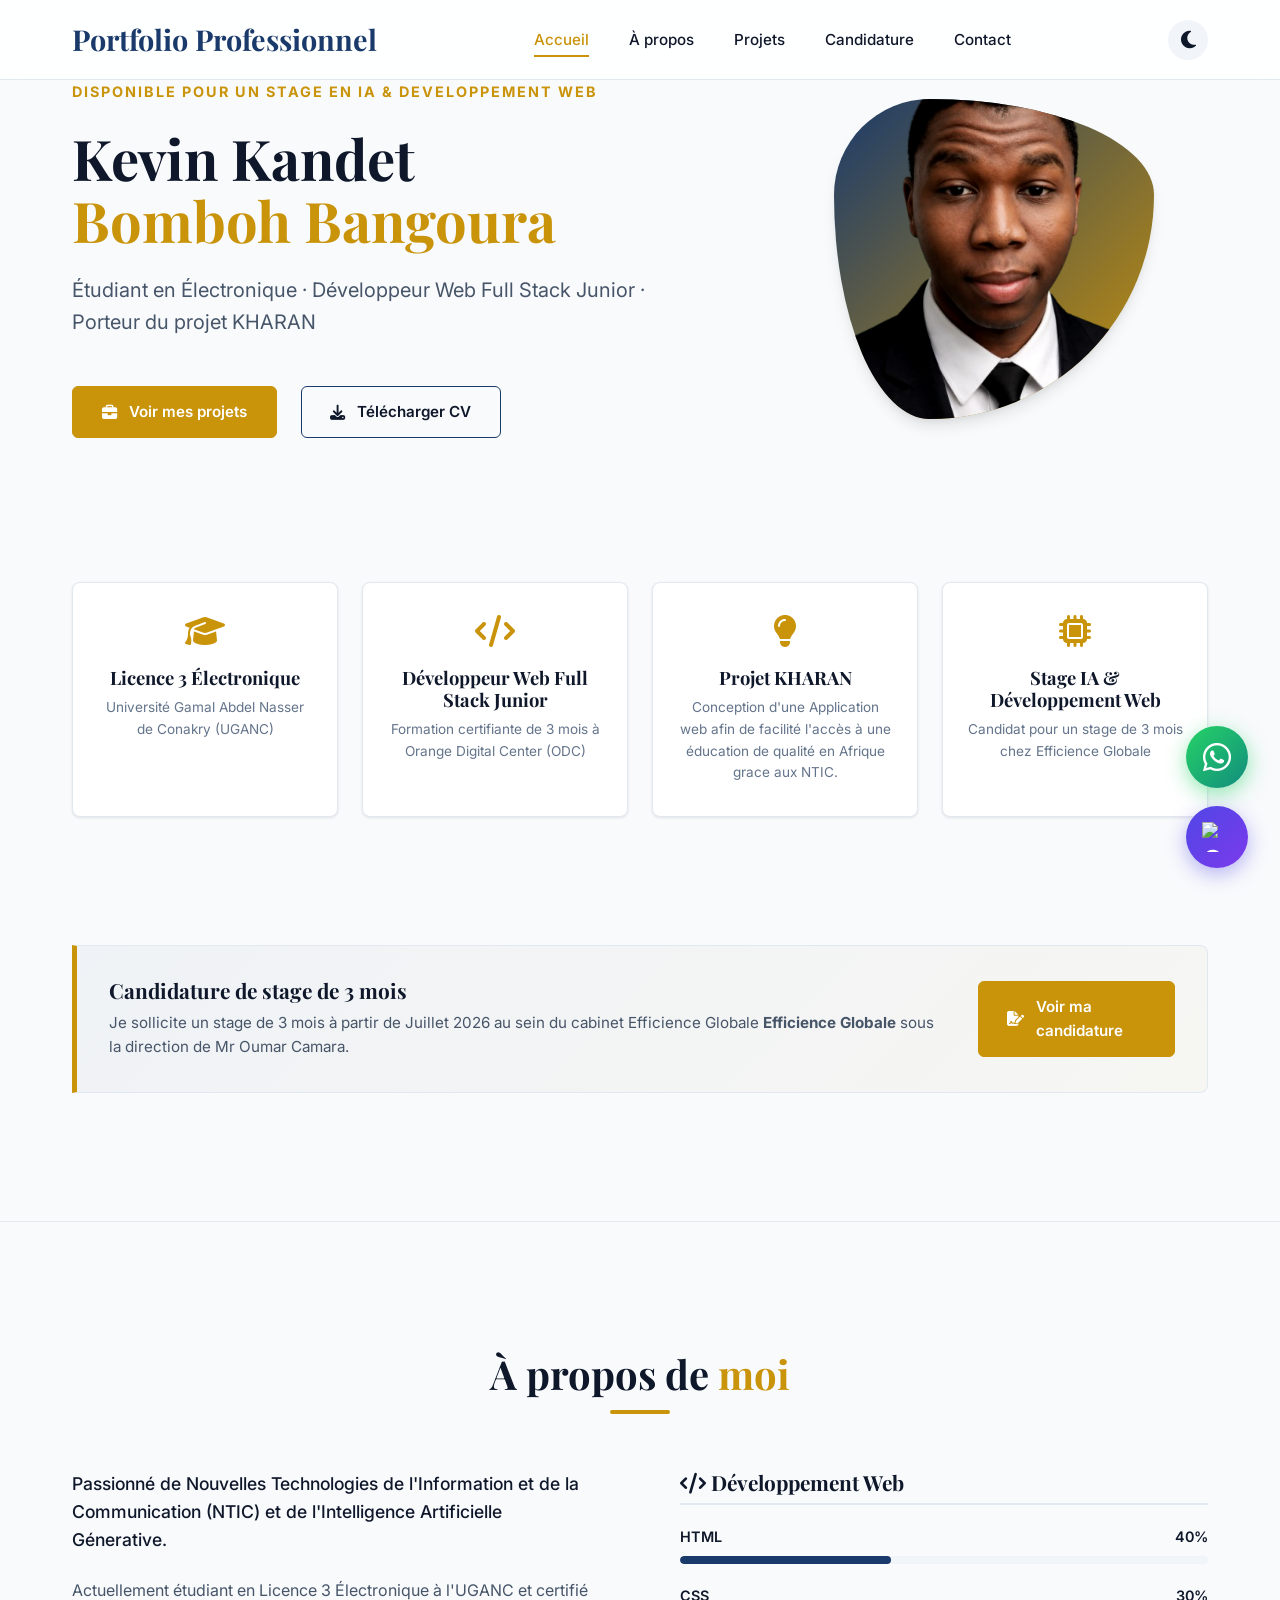
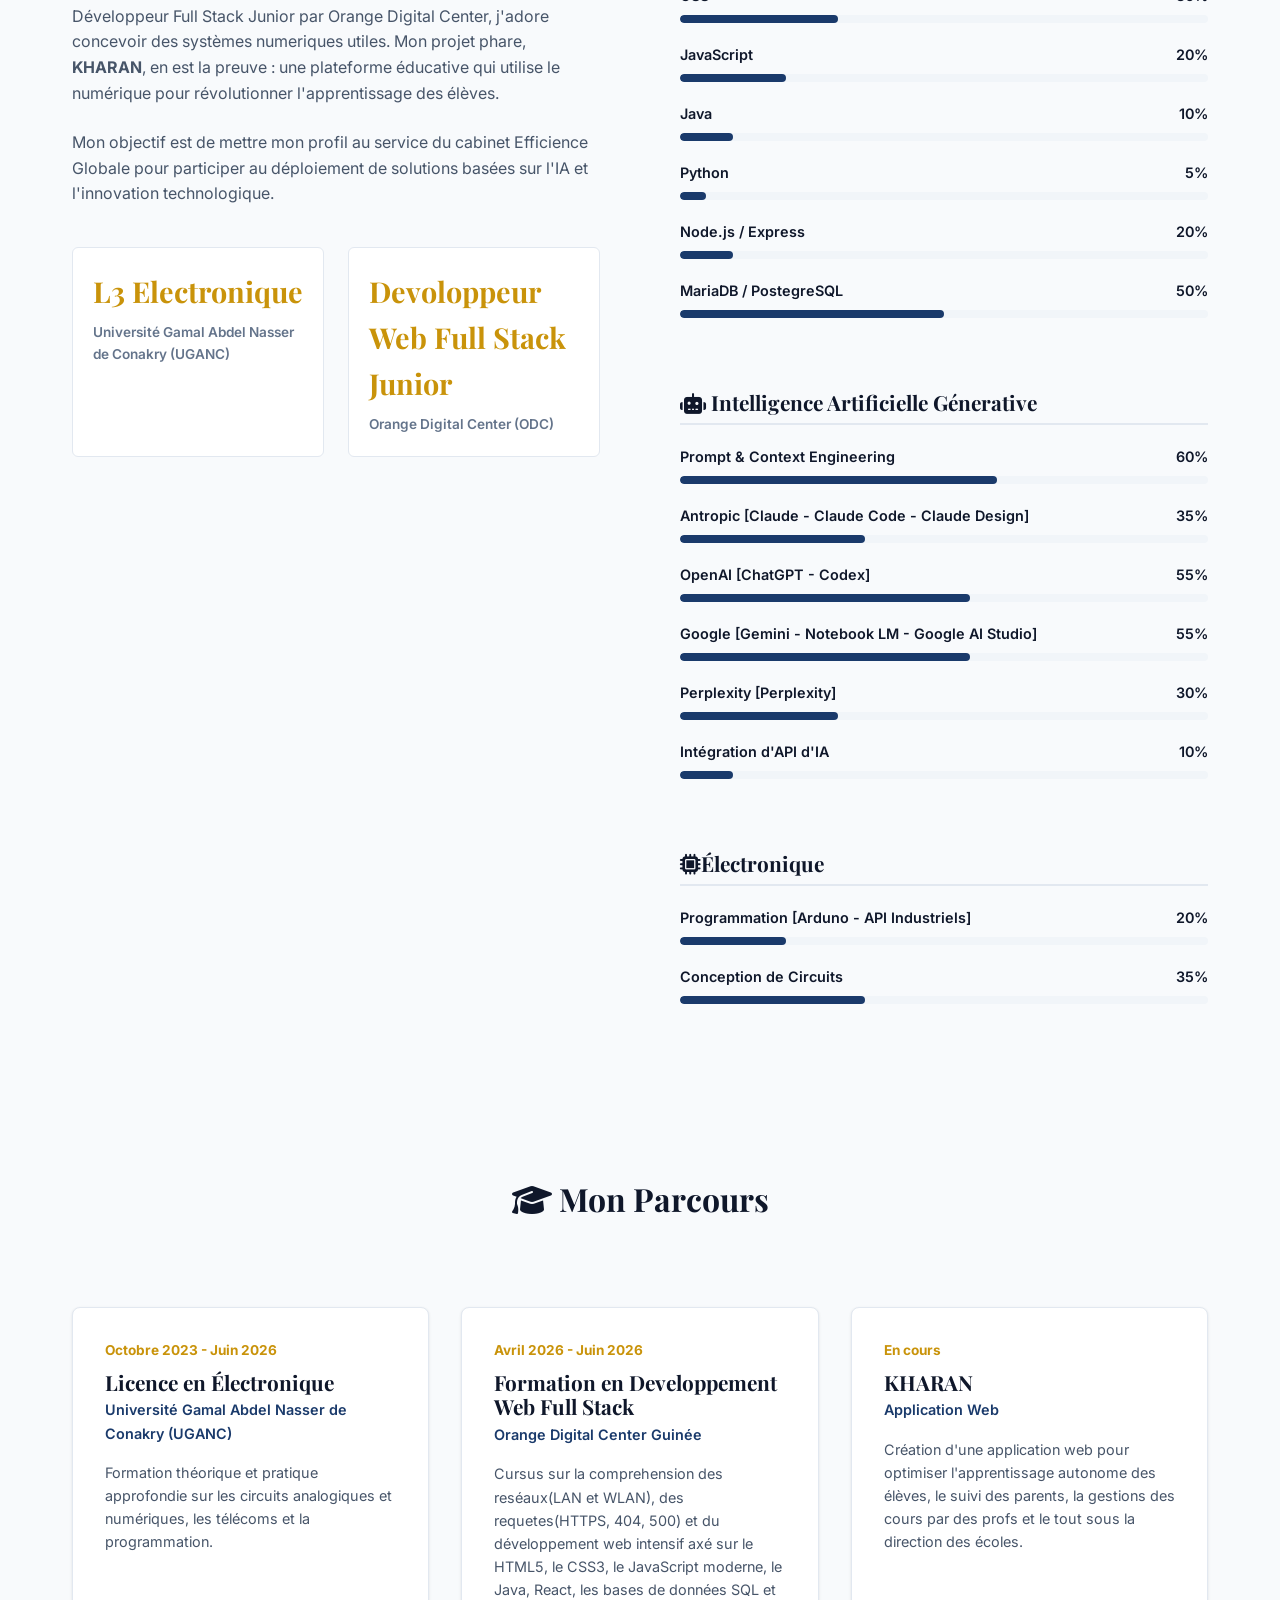
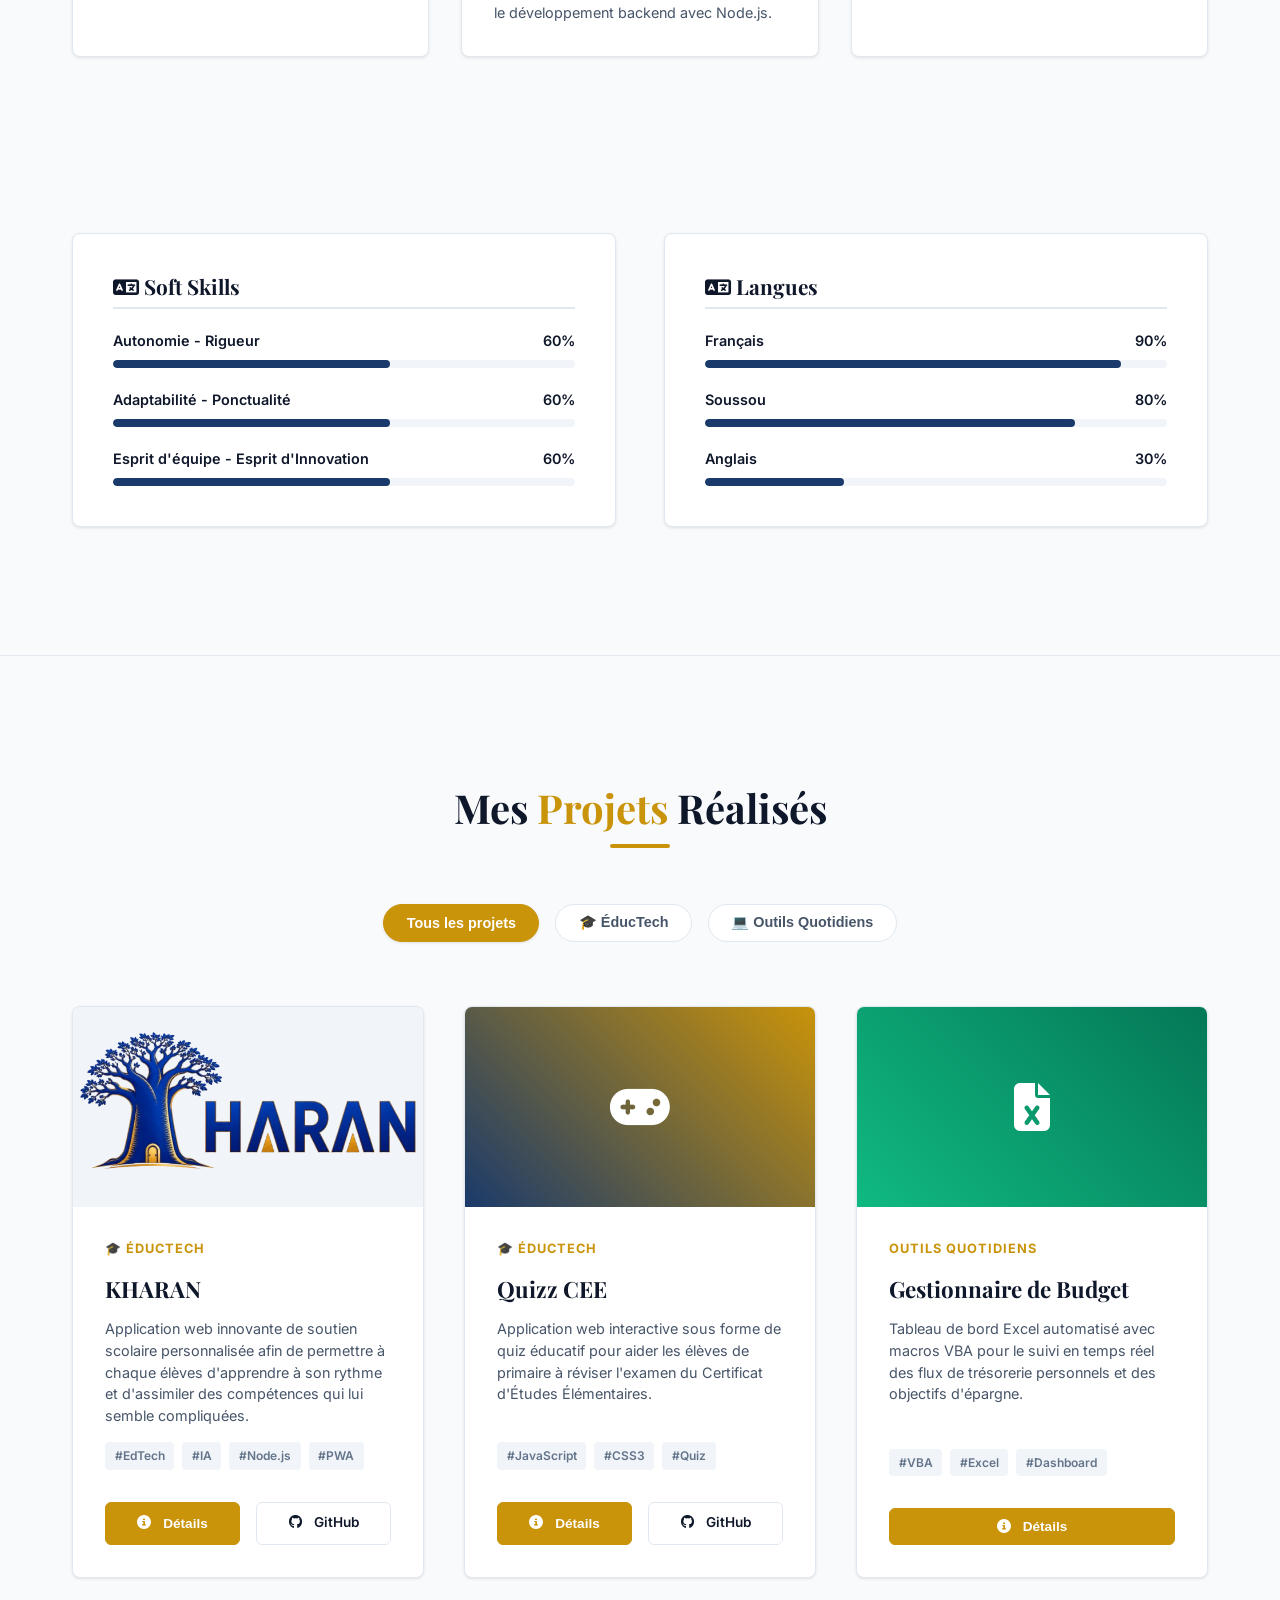
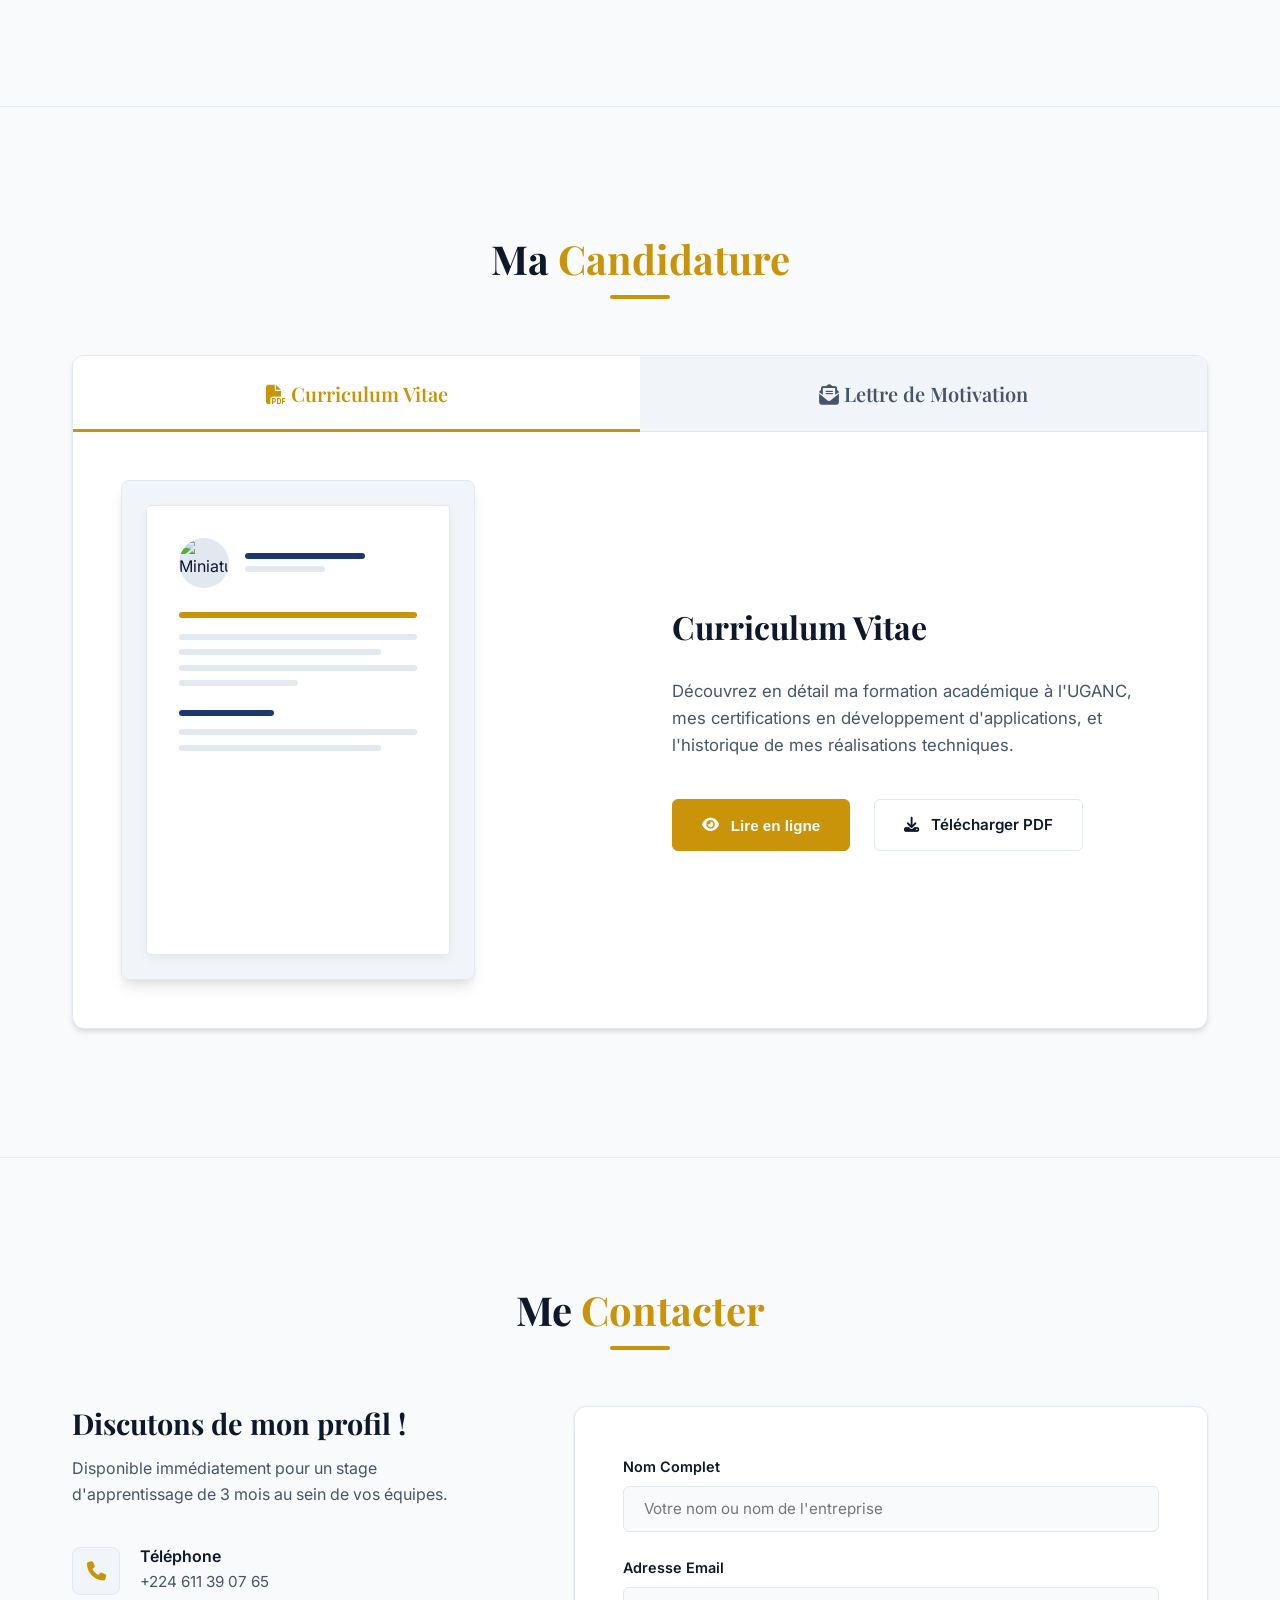
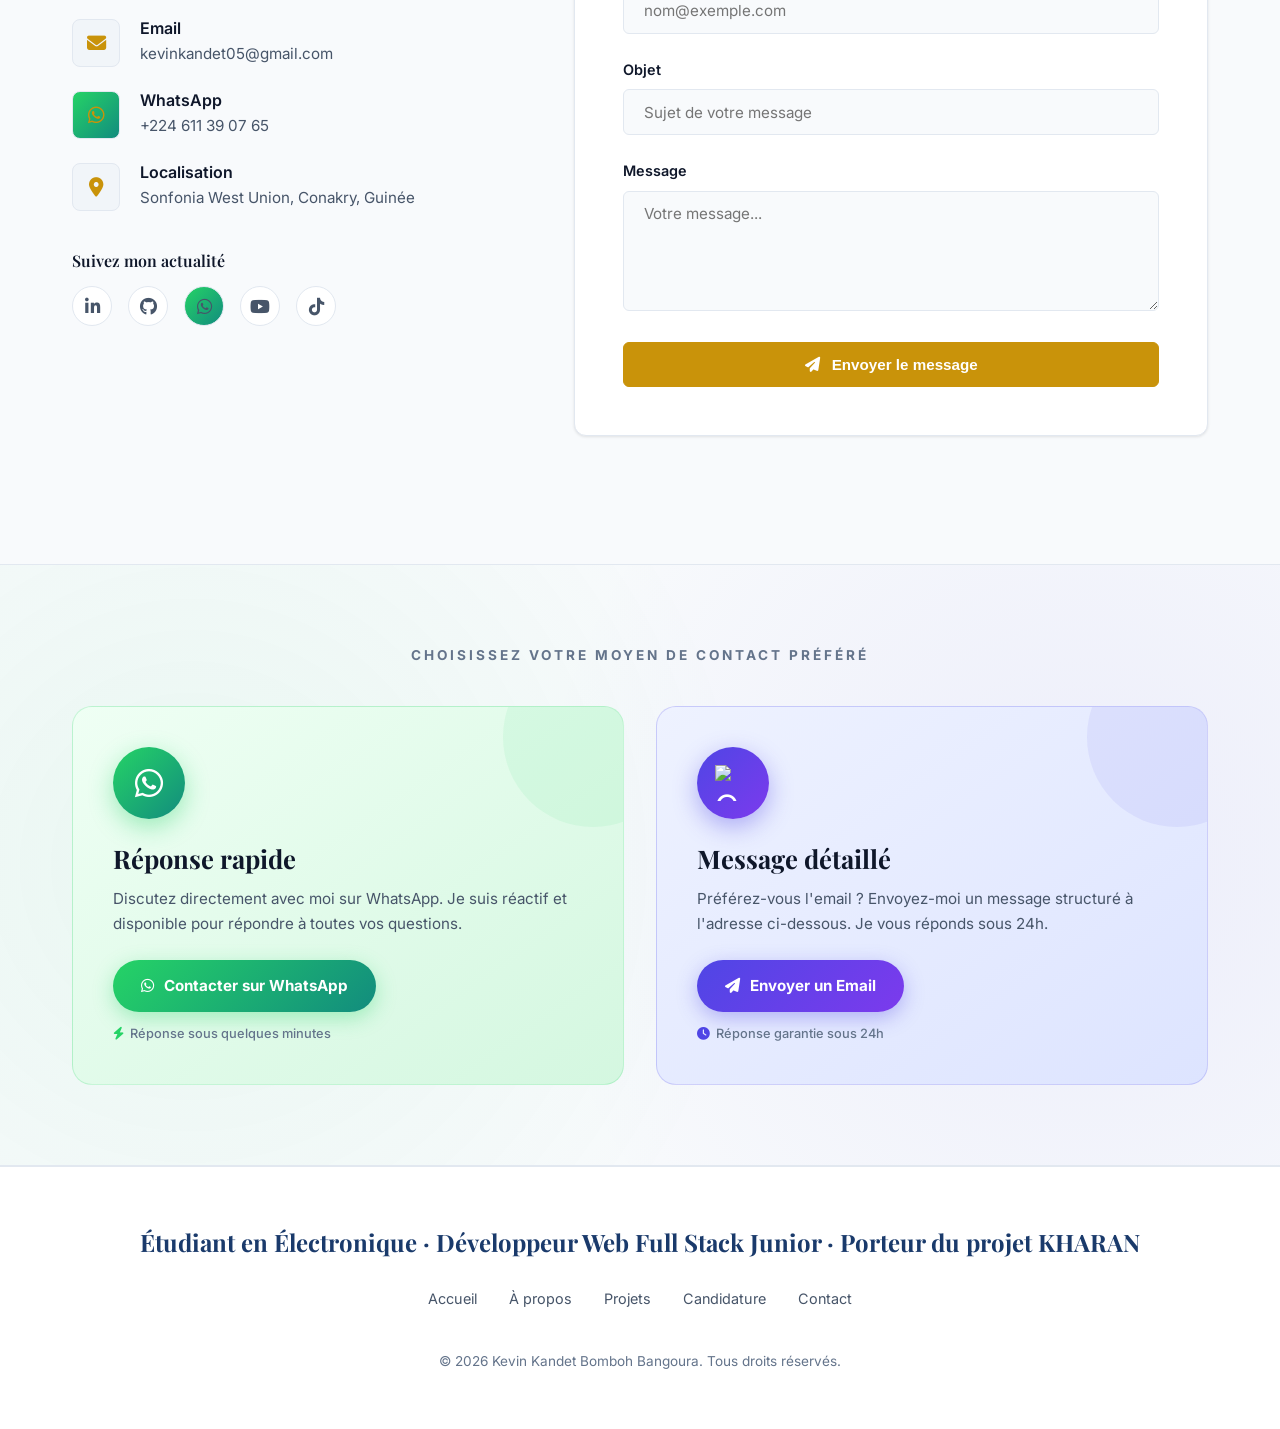
==== assets/index.html @ 6663c420 "fix: move index.html to assets and update asset paths for Vercel deployment" ====
<!DOCTYPE html>
<html lang="fr">
<head>
    <meta charset="UTF-8">
    <meta name="viewport" content="width=device-width, initial-scale=1.0">
    <meta name="description" content="Portfolio de Bangoura Kevin Kandet Bomboh - Étudiant en Électronique, Développeur Web Full Stack et Porteur du projet KHARAN. Candidature pour un stage chez Efficience Globale.">
    
    <!-- Favicon -->
    <link rel="icon" type="image/png" href="images/image_profile.png">
    
    <!-- Open Graph / Facebook -->
    <meta property="og:type" content="website">
    <meta property="og:title" content="Bangoura Kevin Kandet Bomboh | Portfolio">
    <meta property="og:description" content="Étudiant en Électronique, Développeur Web Full Stack et Porteur du projet KHARAN. Candidature pour un stage chez Efficience Globale.">
    <meta property="og:image" content="images/image_profile.png">

    <!-- Twitter -->
    <meta property="twitter:card" content="summary_large_image">
    <meta property="twitter:title" content="Bangoura Kevin Kandet Bomboh | Portfolio">
    <meta property="twitter:description" content="Étudiant en Électronique, Développeur Web Full Stack et Porteur du projet KHARAN. Candidature pour un stage chez Efficience Globale.">
    <meta property="twitter:image" content="images/image_profile.png">

    <title>Bangoura Kevin Kandet Bomboh | Portfolio</title>
    <!-- CSS Custom -->
    <link rel="stylesheet" href="css/style.css">
    <!-- FontAwesome pour les icônes -->
    <link rel="stylesheet" href="https://cdnjs.cloudflare.com/ajax/libs/font-awesome/6.4.0/css/all.min.css">
</head>
<body>

    <!-- --- BARRE DE NAVIGATION --- -->
    <header class="header">
        <div class="container nav-container">
            <a href="#home" class="logo">Portfolio Professionnel</a>
            
            <ul class="nav-menu" id="nav-menu">
                <li><a href="#home" class="nav-link active">Accueil</a></li>
                <li><a href="#about" class="nav-link">À propos</a></li>
                <li><a href="#projects" class="nav-link">Projets</a></li>
                <li><a href="#candidature" class="nav-link">Candidature</a></li>
                <li><a href="#contact" class="nav-link">Contact</a></li>
            </ul>

            <div class="nav-actions">
                <button class="theme-toggle" id="theme-toggle" aria-label="Changer de thème">
                    <i class="fa-solid fa-moon"></i>
                    <i class="fa-solid fa-sun"></i>
                </button>
                <button class="hamburger" id="hamburger" aria-label="Ouvrir le menu">
                    <span></span>
                    <span></span>
                    <span></span>
                </button>
            </div>
        </div>
    </header>

    <!-- --- ACCUEIL (HERO SECTION) --- -->
    <section id="home">
        <div class="container">
            <div class="hero-grid">
                <div class="hero-content reveal">
                    <span class="hero-tag">Disponible pour un stage en IA & Developpement Web</span>
                    <h1 class="hero-title">Kevin Kandet <br><span>Bomboh Bangoura</span></h1>
                    <p class="hero-subtitle">
                        Étudiant en Électronique · Développeur Web Full Stack Junior · Porteur du projet KHARAN
                    </p>
                    <div class="hero-cta">
                        <a href="#projects" class="btn btn-primary"><i class="fa-solid fa-briefcase"></i> Voir mes projets</a>
                        <a href="pdf/Mon_CV.pdf" download="CV_Bangoura_Kevin.pdf" class="btn btn-secondary"><i class="fa-solid fa-download"></i> Télécharger CV</a>
                    </div>
                </div>
                <div class="hero-visual reveal">
                    <div class="hero-image-wrapper">
                        <!-- Utilisation de l'image de profil disponible -->
                        <img src="images/image_profile.png" alt="Photo de Bangoura Kevin Kandet Bomboh" class="hero-image">
                    </div>
                </div>

                <!-- Quick Facts (4 Cartes) -->
                <div class="quick-facts-grid reveal" style="grid-column: 1 / -1;">
                    <div class="fact-card">
                        <i class="fa-solid fa-graduation-cap fact-icon"></i>
                        <h3 class="fact-title">Licence 3 Électronique</h3>
                        <p class="fact-desc">Université Gamal Abdel Nasser de Conakry (UGANC)</p>
                    </div>
                    <div class="fact-card">
                        <i class="fa-solid fa-code fact-icon"></i>
                        <h3 class="fact-title">Développeur Web Full Stack Junior</h3>
                        <p class="fact-desc">Formation certifiante de 3 mois à Orange Digital Center (ODC)</p>
                    </div>
                    <div class="fact-card">
                        <i class="fa-solid fa-lightbulb fact-icon"></i>
                        <h3 class="fact-title">Projet KHARAN</h3>
                        <p class="fact-desc">Conception d'une Application web afin de facilité l'accès à une éducation de qualité en Afrique grace aux NTIC.</p>
                    </div>
                    <div class="fact-card">
                        <i class="fa-solid fa-microchip fact-icon"></i>
                        <h3 class="fact-title">Stage IA & Développement Web</h3>
                        <p class="fact-desc">Candidat pour un stage de 3 mois chez Efficience Globale</p>
                    </div>
                </div>

                <!-- Appel à l'action / Stage -->
                <div class="hero-notice reveal">
                    <div class="notice-content">
                        <h4>Candidature de stage de 3 mois</h4>
                        <p>Je sollicite un stage de 3 mois à partir de Juillet 2026 au sein du cabinet Efficience Globale <strong>Efficience Globale</strong> sous la direction de Mr Oumar Camara.</p>
                    </div>
                    <a href="#candidature" class="btn btn-primary"><i class="fa-solid fa-file-signature"></i> Voir ma candidature</a>
                </div>
            </div>
        </div>
    </section>

    <!-- --- A PROPOS (ABOUT SECTION) --- -->
    <section id="about">
        <div class="container">
            <h2 class="section-title reveal">À propos de <span>moi</span></h2>
            
            <div class="about-grid">
                <!-- Texte et parcours -->
                <div class="about-text reveal">
                    <p class="about-intro">
                        Passionné de Nouvelles Technologies de l'Information et de la Communication (NTIC) et de l'Intelligence Artificielle Génerative.
                    </p>
                    <p>
                        Actuellement étudiant en Licence 3 Électronique à l'UGANC et certifié Développeur Full Stack Junior par Orange Digital Center, j'adore concevoir des systèmes numeriques utiles. Mon projet phare, <strong>KHARAN</strong>, en est la preuve : une plateforme éducative qui utilise le numérique pour révolutionner l'apprentissage des élèves.
                    </p>
                    <p>
                        Mon objectif est de mettre mon profil au service du cabinet Efficience Globale pour participer au déploiement de solutions basées sur l'IA et l'innovation technologique.
                    </p>
                    
                    <div class="about-highlights">
                        <div class="highlight-item">
                            <span class="highlight-val">L3 Electronique</span>
                            <span class="highlight-lbl">Université Gamal Abdel Nasser de Conakry (UGANC)</span>
                        </div>
                        <div class="highlight-item">
                            <span class="highlight-val">Devoloppeur Web Full Stack Junior</span>
                            <span class="highlight-lbl">Orange Digital Center (ODC)</span>
                        </div>
                    </div>
                </div>

                <!-- Compétences (Skills) -->
                <div class="skills-column reveal">
                    <div>
                        <h3 class="skill-group-title"><i class="fa-solid fa-code"></i> Développement Web</h3>
                        <div class="skills-list">
                            <div class="skill-item">
                                <div class="skill-info"><span>HTML</span><span>40%</span></div>
                                <div class="skill-bar"><div class="skill-progress" data-level="40%"></div></div>
                            </div>
                            <div class="skill-item">
                                <div class="skill-info"><span>CSS</span><span>30%</span></div>
                                <div class="skill-bar"><div class="skill-progress" data-level="30%"></div></div>
                            </div>
                            <div class="skill-item">
                                <div class="skill-info"><span>JavaScript</span><span>20%</span></div>
                                <div class="skill-bar"><div class="skill-progress" data-level="20%"></div></div>
                            </div>
                            <div class="skill-item">
                                <div class="skill-info"><span>Java</span><span>10%</span></div>
                                <div class="skill-bar"><div class="skill-progress" data-level="10%"></div></div>
                            </div>
                            <div class="skill-item">
                                <div class="skill-info"><span>Python</span><span>5%</span></div>
                                <div class="skill-bar"><div class="skill-progress" data-level="5%"></div></div>
                            </div>
                            <div class="skill-item">
                                <div class="skill-info"><span>Node.js / Express</span><span>20%</span></div> 
                                <div class="skill-bar"><div class="skill-progress" data-level="10%"></div></div>
                            </div>
                            <div class="skill-item">
                                <div class="skill-info"><span>MariaDB / PostegreSQL</span><span>50%</span></div>
                                <div class="skill-bar"><div class="skill-progress" data-level="50%"></div></div>
                            </div>
                        </div>
                    </div>

                    <div style="margin-top: 2rem;">
                        <h3 class="skill-group-title"><i class="fa-solid fa-robot"></i> Intelligence Artificielle Génerative</h3>
                        <div class="skills-list">
                            <div class="skill-item">
                                <div class="skill-info"><span>Prompt & Context Engineering</span><span>60%</span></div>
                                <div class="skill-bar"><div class="skill-progress" data-level="60%"></div></div> 
                            </div>
                            <div class="skill-item">
                                <div class="skill-info"><span>Antropic [Claude - Claude Code - Claude Design]</span><span>35%</span></div>
                                <div class="skill-bar"><div class="skill-progress" data-level="35%"></div></div>
                            </div>
                            <div class="skill-item">
                                <div class="skill-info"><span>OpenAI [ChatGPT - Codex]</span><span>55%</span></div>
                                <div class="skill-bar"><div class="skill-progress" data-level="55%"></div></div>
                            </div>
                            <div class="skill-item">
                                <div class="skill-info"><span>Google [Gemini - Notebook LM - Google AI Studio]</span><span>55%</span></div>
                                <div class="skill-bar"><div class="skill-progress" data-level="55%"></div></div>
                            </div>
                            <div class="skill-item">
                                <div class="skill-info"><span>Perplexity [Perplexity]</span><span>30%</span></div>
                                <div class="skill-bar"><div class="skill-progress" data-level="30%"></div></div>
                            </div>
                            <div class="skill-item">
                                <div class="skill-info"><span>Intégration d'API d'IA</span><span>10%</span></div>
                                <div class="skill-bar"><div class="skill-progress" data-level="10%"></div></div>
                            </div>
                        </div>
                    </div>

                    <div style="margin-top: 2rem;">
                        <h3 class="skill-group-title"><i class="fa-solid fa-microchip"></i>Électronique</h3>
                        <div class="skills-list">
                            <div class="skill-item">
                                <div class="skill-info"><span>Programmation [Arduno - API Industriels]</span><span>20%</span></div>
                                <div class="skill-bar"><div class="skill-progress" data-level="20%"></div></div> 
                            </div>
                            <div class="skill-item">
                                <div class="skill-info"><span>Conception de Circuits</span><span>35%</span></div>
                                <div class="skill-bar"><div class="skill-progress" data-level="35%"></div></div>
                            </div>
                        </div>
                    </div>
                </div>

                <!-- Timeline Parcours -->
                <div class="timeline-section reveal">
                    <h3 class="timeline-title"><i class="fa-solid fa-graduation-cap"></i> Mon Parcours</h3>
                    <div class="timeline">
                        <!-- Item 1 -->
                        <div class="timeline-item">
                            <div class="timeline-badge"></div>
                            <div class="timeline-card">
                                <span class="timeline-date">Octobre 2023 - Juin 2026</span>
                                <h3>Licence en Électronique</h3>
                                <p class="timeline-org">Université Gamal Abdel Nasser de Conakry (UGANC)</p>
                                <p>Formation théorique et pratique approfondie sur les circuits analogiques et numériques, les télécoms et la programmation.</p>
                            </div>
                        </div>
                        <!-- Item 2 -->
                        <div class="timeline-item">
                            <div class="timeline-badge"></div>
                            <div class="timeline-card">
                                <span class="timeline-date">Avril 2026 - Juin 2026</span>
                                <h3>Formation en Developpement Web Full Stack</h3>
                                <p class="timeline-org">Orange Digital Center Guinée</p>
                                <p>Cursus sur la comprehension des reséaux(LAN et WLAN), des requetes(HTTPS, 404, 500) et du développement web intensif axé sur le HTML5, le CSS3, le JavaScript moderne, le Java, React, les bases de données SQL et le développement backend avec Node.js.</p>
                            </div>
                        </div>
                        <!-- Item 3 -->
                        <div class="timeline-item">
                            <div class="timeline-badge"></div>
                            <div class="timeline-card">
                                <span class="timeline-date">En cours</span>
                                <h3>KHARAN</h3>
                                <p class="timeline-org">Application Web</p>
                                <p>Création d'une application web pour optimiser l'apprentissage autonome des élèves, le suivi des parents, la gestions des cours par des profs et le tout sous la direction des écoles.</p>
                            </div>
                        </div>
                    </div>
                </div>

                <!-- Soft Skills & Langues -->
                <div class="additional-skills-grid reveal">
                    <div class="languages-container">
                        <h3 class="skill-group-title"><i class="fa-solid fa-language"></i> Soft Skills</h3>
                        <div class="skills-list">
                            <div class="skill-item">
                                <div class="skill-info"><span>Autonomie - Rigueur</span><span>60%</span></div>
                                <div class="skill-bar"><div class="skill-progress" data-level="60%"></div></div>
                            </div>
                            <div class="skill-item">
                                <div class="skill-info"><span>Adaptabilité - Ponctualité</span><span>60%</span></div>
                                <div class="skill-bar"><div class="skill-progress" data-level="60%"></div></div>
                            </div>
                            <div class="skill-item">
                                <div class="skill-info"><span>Esprit d'équipe - Esprit d'Innovation</span><span>60%</span></div>
                                <div class="skill-bar"><div class="skill-progress" data-level="60%"></div></div>
                            </div>
                        </div>
                    </div>
                    <div class="languages-container">
                        <h3 class="skill-group-title"><i class="fa-solid fa-language"></i> Langues</h3>
                        <div class="skills-list">
                            <div class="skill-item">
                                <div class="skill-info"><span>Français</span><span>90%</span></div>
                                <div class="skill-bar"><div class="skill-progress" data-level="90%"></div></div>
                            </div>
                            <div class="skill-item">
                                <div class="skill-info"><span>Soussou</span><span>80%</span></div>
                                <div class="skill-bar"><div class="skill-progress" data-level="80%"></div></div>
                            </div>
                            <div class="skill-item">
                                <div class="skill-info"><span>Anglais</span><span>30%</span></div>
                                <div class="skill-bar"><div class="skill-progress" data-level="30%"></div></div>
                            </div>
                        </div>
                    </div>
                </div>
            </div>
        </div>
    </section>

    <!-- --- PROJETS (PROJECTS SECTION) --- -->
    <section id="projects">
        <div class="container">
            <h2 class="section-title reveal">Mes <span>Projets</span> Réalisés</h2>
            
            <!-- Barre de filtre -->
            <div class="projects-filter-bar reveal">
                <button class="filter-btn active" data-filter="all">Tous les projets</button>
                <button class="filter-btn" data-filter="edtech">🎓 ÉducTech</button>
                <button class="filter-btn" data-filter="dev">💻 Outils Quotidiens</button>
            </div>

            <!-- Grille de cartes de projets -->
            <div class="projects-grid reveal">
                <!-- Projet 1 : KHARAN -->
                <div class="project-card" data-category="edtech">
                    <div class="project-thumbnail">
                        <!-- Utilisation de l'image de haran présente dans le répertoire -->
                        <img src="images/image_haran.png" alt="Projet KHARAN" class="project-image">
                    </div>
                    <div class="project-content">
                        <span class="project-category">🎓 ÉducTech</span>
                        <h3>KHARAN</h3>
                        <p class="project-desc">Application web innovante de soutien scolaire personnalisée afin de permettre à chaque élèves d'apprendre à son rythme et d'assimiler des compétences qui lui semble compliquées.</p>
                        <div class="project-tags">
                            <span class="project-tag">#EdTech</span>
                            <span class="project-tag">#IA</span>
                            <span class="project-tag">#Node.js</span>
                            <span class="project-tag">#PWA</span>
                        </div>
                        <div class="project-actions">
                            <button class="btn btn-primary" onclick="openProjectModal('kharan')"><i class="fa-solid fa-circle-info"></i> Détails</button>
                            <a href="#" class="btn btn-outline"><i class="fa-brands fa-github"></i> GitHub</a>
                        </div>
                    </div>
                </div>

                <!-- Projet 2 : Le Grand Défi du CEE -->
                <div class="project-card" data-category="edtech">
                    <div class="project-thumbnail">
                        <div style="width:100%;height:100%;background:linear-gradient(45deg, #1a3a6b, #C9930A);display:flex;align-items:center;justify-content:center;color:#fff;font-size:3rem;"><i class="fa-solid fa-gamepad"></i></div>
                    </div>
                    <div class="project-content">
                        <span class="project-category">🎓 ÉducTech</span>
                        <h3>Quizz CEE</h3>
                        <p class="project-desc">Application web interactive sous forme de quiz éducatif pour aider les élèves de primaire à réviser l'examen du Certificat d'Études Élémentaires.</p>
                        <div class="project-tags">
                            <span class="project-tag">#JavaScript</span>
                            <span class="project-tag">#CSS3</span>
                            <span class="project-tag">#Quiz</span>
                        </div>
                        <div class="project-actions">
                            <button class="btn btn-primary" onclick="openProjectModal('cee')"><i class="fa-solid fa-circle-info"></i> Détails</button>
                            <a href="#" class="btn btn-outline"><i class="fa-brands fa-github"></i> GitHub</a>
                        </div>
                    </div>
                </div>

                <!-- Projet 3 : Gestionnaire de budget Excel -->
                <div class="project-card" data-category="dev">
                    <div class="project-thumbnail">
                        <div style="width:100%;height:100%;background:linear-gradient(45deg, #10b981, #047857);display:flex;align-items:center;justify-content:center;color:#fff;font-size:3rem;"><i class="fa-solid fa-file-excel"></i></div>
                    </div>
                    <div class="project-content">
                        <span class="project-category">Outils Quotidiens</span>
                        <h3>Gestionnaire de Budget</h3>
                        <p class="project-desc">Tableau de bord Excel automatisé avec macros VBA pour le suivi en temps réel des flux de trésorerie personnels et des objectifs d'épargne.</p>
                        <div class="project-tags">
                            <span class="project-tag">#VBA</span>
                            <span class="project-tag">#Excel</span>
                            <span class="project-tag">#Dashboard</span>
                        </div>
                        <div class="project-actions">
                            <button class="btn btn-primary" onclick="openProjectModal('budget')"><i class="fa-solid fa-circle-info"></i> Détails</button>
                        </div>
                    </div>
                </div>
            </div>
        </div>
    </section>

    <!-- --- CANDIDATURE (CV & LETTRE SECTION) --- -->
    <section id="candidature">
        <div class="container">
            <h2 class="section-title reveal">Ma <span>Candidature</span></h2>

            <div class="candidature-container reveal">
                <!-- Onglets -->
                <div class="candidature-tabs">
                    <button class="tab-btn active" onclick="switchTab(event, 'tab-cv')"><i class="fa-solid fa-file-pdf"></i> Curriculum Vitae</button>
                    <button class="tab-btn" onclick="switchTab(event, 'tab-lettre')"><i class="fa-solid fa-envelope-open-text"></i> Lettre de Motivation</button>
                </div>

                <!-- Contenu CV -->
                <div id="tab-cv" class="tab-content active">
                    <div class="doc-preview-wrapper">
                        <div class="doc-mockup">
                            <div class="doc-mockup-frame">
                                <div style="display:flex;gap:1rem;align-items:center;margin-bottom:1.5rem;">
                                    <div style="width:50px;height:50px;border-radius:50%;background-color:#e2e8f0;overflow:hidden;"><img src="assets/images/image_profile.png" alt="Miniature" style="width:100%;height:100%;object-fit:cover;"></div>
                                    <div>
                                        <div class="mockup-line primary" style="width:120px;"></div>
                                        <div class="mockup-line" style="width:80px;margin-top:0.4rem;"></div>
                                    </div>
                                </div>
                                <div class="mockup-line accent" style="width:100%;margin-bottom:1rem;"></div>
                                <div style="display:flex;flex-direction:column;gap:0.6rem;">
                                    <div class="mockup-line lg"></div>
                                    <div class="mockup-line md"></div>
                                    <div class="mockup-line lg"></div>
                                    <div class="mockup-line sm"></div>
                                </div>
                                <div class="mockup-line primary" style="width:40%;margin-top:1.5rem;margin-bottom:0.8rem;"></div>
                                <div style="display:flex;flex-direction:column;gap:0.6rem;">
                                    <div class="mockup-line lg"></div>
                                    <div class="mockup-line md"></div>
                                </div>
                            </div>
                            <div class="doc-mockup-overlay">
                                <button class="btn" onclick="openPdfModal('pdf/Mon_CV.pdf')"><i class="fa-solid fa-eye"></i> Aperçu Plein Écran</button>
                            </div>
                        </div>
                        <div class="doc-info">
                            <h3>Curriculum Vitae</h3>
                            <p>Découvrez en détail ma formation académique à l'UGANC, mes certifications en développement d'applications, et l'historique de mes réalisations techniques.</p>
                            <div class="doc-buttons">
                                <button class="btn btn-primary" onclick="openPdfModal('pdf/Mon_CV.pdf')"><i class="fa-solid fa-eye"></i> Lire en ligne</button>
                                <a href="pdf/Mon_CV.pdf" download="CV_Bangoura_Kevin.pdf" class="btn btn-outline"><i class="fa-solid fa-download"></i> Télécharger PDF</a>
                            </div>
                        </div>
                    </div>
                </div>

                <!-- Contenu Lettre -->
                <div id="tab-lettre" class="tab-content">
                    <div class="doc-preview-wrapper">
                        <div class="doc-mockup">
                            <div class="doc-mockup-frame">
                                <div class="letter-mockup-header">
                                    <div style="width:50px;height:50px;border-radius:50%;background-color:#e2e8f0;overflow:hidden;"><img src="images/image_profile.png" alt="Miniature" style="width:100%;height:100%;object-fit:cover;"></div>
                                    <div class="letter-mockup-sender">
                                        <div class="mockup-line primary"></div>
                                        <div class="mockup-line"></div>
                                        <div class="mockup-line"></div>
                                    </div>
                                    <div class="letter-mockup-recipient">
                                        <div class="mockup-line accent"></div>
                                        <div class="mockup-line"></div>
                                        <div class="mockup-line"></div>
                                    </div>
                                </div>
                                <div class="letter-mockup-body">
                                    <div class="mockup-line lg"></div>
                                    <div class="mockup-line md"></div>
                                    <div class="mockup-line lg"></div>
                                    <div class="mockup-line lg"></div>
                                    <div class="mockup-line md"></div>
                                </div>
                                <div class="letter-mockup-footer">
                                    <div class="mockup-line primary"></div>
                                    <div class="mockup-line"></div>
                                </div>
                            </div>
                            <div class="doc-mockup-overlay">
                                <button class="btn" onclick="openPdfModal('pdf/Ma_Lettre_Motivation.pdf')"><i class="fa-solid fa-eye"></i> Aperçu Plein Écran</button>
                            </div>
                        </div>
                        <div class="doc-info">
                            <h3>Lettre de Motivation</h3>
                            <p>Adressée à l'attention de Mr Oumar Camara, DG d'Efficience Globale. Elle détaille ma motivation à intégrer votre équipe en tant que stagiaire IA et de contribuer concrètement à vos projets.</p>
                            <div class="doc-buttons">
                                <button class="btn btn-primary" onclick="openPdfModal('pdf/Ma_Lettre_Motivation.pdf')"><i class="fa-solid fa-eye"></i> Lire en ligne</button>
                                <a href="pdf/Ma_Lettre_Motivation.pdf" download="Lettre_Motivation_Bangoura_Kevin.pdf" class="btn btn-outline"><i class="fa-solid fa-download"></i> Télécharger PDF</a>
                            </div>
                        </div>
                    </div>
                </div>
            </div>
        </div>
    </section>

    <!-- --- CONTACT SECTION --- -->
    <section id="contact">
        <div class="container">
            <h2 class="section-title reveal">Me <span>Contacter</span></h2>
            
            <div class="contact-grid">
                <!-- Infos et Réseaux -->
                <div class="contact-info reveal">
                    <div class="contact-intro">
                        <h3>Discutons de mon profil !</h3>
                        <p>Disponible immédiatement pour un stage d'apprentissage de 3 mois au sein de vos équipes.</p>
                    </div>

                    <div class="contact-details">
                        <div class="contact-item">
                            <div class="contact-icon"><i class="fa-solid fa-phone"></i></div>
                            <div class="contact-text">
                                <h4>Téléphone</h4>
                                <p><a href="tel:+224611390765">+224 611 39 07 65</a></p>
                            </div>
                        </div>

                        <div class="contact-item">
                            <div class="contact-icon"><i class="fa-solid fa-envelope"></i></div>
                            <div class="contact-text">
                                <h4>Email</h4>
                                <p><a href="mailto:kevinkandet05@gmail.com">kevinkandet05@gmail.com</a></p>
                            </div>
                        </div>

                        <div class="contact-item">
                            <div class="contact-icon" style="background: linear-gradient(135deg, #25D366, #128C7E);"><i class="fa-brands fa-whatsapp"></i></div>
                            <div class="contact-text">
                                <h4>WhatsApp</h4>
                                <p><a href="https://wa.me/224611390765?text=Bonjour%20Kevin%2C%20j%27ai%20visit%C3%A9%20votre%20portfolio%20et%20je%20souhaite%20vous%20contacter." target="_blank" rel="noopener noreferrer">+224 611 39 07 65</a></p>
                            </div>
                        </div>

                        <div class="contact-item">
                            <div class="contact-icon"><i class="fa-solid fa-location-dot"></i></div>
                            <div class="contact-text">
                                <h4>Localisation</h4>
                                <p>Sonfonia West Union, Conakry, Guinée</p>
                            </div>
                        </div>
                    </div>

                    <div>
                        <h4 style="margin-bottom:0.75rem;font-weight:600;">Suivez mon actualité</h4>
                        <div class="social-links">
                            <a href="#" class="social-btn" aria-label="LinkedIn"><i class="fa-brands fa-linkedin-in"></i></a>
                            <a href="#" class="social-btn" aria-label="GitHub"><i class="fa-brands fa-github"></i></a>
                            <a href="https://wa.me/224611390765?text=Bonjour%20Kevin%2C%20j%27ai%20visit%C3%A9%20votre%20portfolio%20et%20je%20souhaite%20vous%20contacter." class="social-btn" aria-label="WhatsApp" target="_blank" rel="noopener noreferrer" style="background: linear-gradient(135deg, #25D366, #128C7E);"><i class="fa-brands fa-whatsapp"></i></a>
                            <a href="#" class="social-btn" aria-label="YouTube"><i class="fa-brands fa-youtube"></i></a>
                            <a href="#" class="social-btn" aria-label="TikTok"><i class="fa-brands fa-tiktok"></i></a>
                        </div>
                    </div>
                </div>

                <!-- Formulaire -->
                <div class="contact-form reveal">
                    <form id="portfolio-contact-form">
                        <div class="form-group">
                            <label for="form-name" class="form-label">Nom Complet</label>
                            <input type="text" id="form-name" class="form-input" placeholder="Votre nom ou nom de l'entreprise" required>
                        </div>
                        <div class="form-group">
                            <label for="form-email" class="form-label">Adresse Email</label>
                            <input type="email" id="form-email" class="form-input" placeholder="nom@exemple.com" required>
                        </div>
                        <div class="form-group">
                            <label for="form-subject" class="form-label">Objet</label>
                            <input type="text" id="form-subject" class="form-input" placeholder="Sujet de votre message" required>
                        </div>
                        <div class="form-group">
                            <label for="form-message" class="form-label">Message</label>
                            <textarea id="form-message" class="form-input" placeholder="Votre message..." required></textarea>
                        </div>
                        <button type="submit" class="btn btn-primary"><i class="fa-solid fa-paper-plane"></i> Envoyer le message</button>
                    </form>
                </div>
            </div>
        </div>
    </section>

    <!-- --- SECTION DOUBLE CTA : WHATSAPP & EMAIL --- -->
    <section id="cta-contact" class="dual-cta-section">
        <div class="container">
            <p class="dual-cta-headline reveal">Choisissez votre moyen de contact préféré</p>
            <div class="dual-cta-grid reveal">

                <!-- CTA WhatsApp -->
                <div class="cta-card cta-whatsapp">
                    <div class="cta-card-icon">
                        <i class="fa-brands fa-whatsapp"></i>
                    </div>
                    <div class="cta-card-body">
                        <h3>Réponse rapide</h3>
                        <p>Discutez directement avec moi sur WhatsApp. Je suis réactif et disponible pour répondre à toutes vos questions.</p>
                        <a 
                            href="https://wa.me/224611390765?text=Bonjour%20Kevin%2C%20j%27ai%20visit%C3%A9%20votre%20portfolio%20et%20je%20souhaite%20vous%20contacter." 
                            target="_blank" 
                            rel="noopener noreferrer"
                            class="cta-card-btn cta-btn-whatsapp"
                            id="whatsapp-cta-main-btn"
                        >
                            <i class="fa-brands fa-whatsapp"></i>
                            Contacter sur WhatsApp
                        </a>
                        <span class="cta-card-info"><i class="fa-solid fa-bolt"></i> Réponse sous quelques minutes</span>
                    </div>
                </div>

<!-- CTA Email -->
                <div class="cta-card cta-email">
                    <div class="cta-card-icon gmail-card-icon-wrap">
                        <img src="https://upload.wikimedia.org/wikipedia/commons/7/7e/Gmail_icon_%282020%29.svg" alt="Gmail" class="gmail-brand-icon">
                    </div>
                    <div class="cta-card-body">
                        <h3>Message détaillé</h3>
                        <p>Préférez-vous l'email ? Envoyez-moi un message structuré à l'adresse ci-dessous. Je vous réponds sous 24h.</p>
                        <a 
                            href="https://mail.google.com/mail/?view=cm&fs=1&to=kevinkandet05@gmail.com&su=Contact%20depuis%20votre%20portfolio&body=Bonjour%20Kevin%2C%0A%0AJ%27ai%20visit%C3%A9%20votre%20portfolio%20et%20je%20souhaite%20vous%20contacter%20pour%20%3A%0A%0A..."
                            target="_blank"
                            rel="noopener noreferrer"s
                            class="cta-card-btn cta-btn-email"
                            id="email-cta-main-btn"
                        >
                            <i class="fa-solid fa-paper-plane"></i>
                            Envoyer un Email
                        </a>
                        <span class="cta-card-info"><i class="fa-solid fa-clock"></i> Réponse garantie sous 24h</span>
                    </div>
                </div>

            </div>
        </div>
    </section>

    <!-- --- FOOTER --- -->
    <footer class="footer">
        <div class="container footer-content">
            <div class="footer-logo">Étudiant en Électronique · Développeur Web Full Stack Junior · Porteur du projet KHARAN</div>
            <ul class="footer-links">
                <li><a href="#home" class="footer-link">Accueil</a></li>
                <li><a href="#about" class="footer-link">À propos</a></li>
                <li><a href="#projects" class="footer-link">Projets</a></li>
                <li><a href="#candidature" class="footer-link">Candidature</a></li>
                <li><a href="#contact" class="footer-link">Contact</a></li>
            </ul>
            <p class="copyright">&copy; 2026 Kevin Kandet Bomboh Bangoura. Tous droits réservés.</p>
        </div>
    </footer>

    <!-- --- MODAL VISIONNEUSE PDF --- -->
    <div class="modal" id="pdf-modal">
        <div class="modal-content">
            <div class="modal-header">
                <h3 class="modal-title" id="pdf-modal-title">Visualisation de Document</h3>
                <button class="modal-close" onclick="closePdfModal()"><i class="fa-solid fa-xmark"></i></button>
            </div>
            <div class="modal-body">
                <iframe src="" class="pdf-iframe" id="pdf-frame" title="Aperçu PDF"></iframe>
            </div>
        </div>
    </div>

    <!-- --- MODAL DETAILS PROJET --- -->
    <div class="modal" id="project-modal">
        <div class="modal-content" style="max-height: 80vh; overflow-y: auto;">
            <div class="modal-header">
                <h3 class="modal-title" id="project-modal-title">Détails du Projet</h3>
                <button class="modal-close" onclick="closeProjectModal()"><i class="fa-solid fa-xmark"></i></button>
            </div>
            <div class="modal-body" style="background-color: var(--bg-secondary); padding: 2rem;" id="project-modal-body">
                <!-- Injecté dynamiquement en JS -->
            </div>
        </div>
    </div>

    <!-- Bouton WhatsApp Flottant -->
    <a 
        href="https://wa.me/224611390765?text=Bonjour%20Kevin%2C%20j%27ai%20visit%C3%A9%20votre%20portfolio%20et%20je%20souhaite%20vous%20contacter." 
        target="_blank" 
        rel="noopener noreferrer"
        class="whatsapp-float-btn"
        id="whatsapp-float"
        aria-label="Contacter sur WhatsApp"
        title="Contacter Kevin sur WhatsApp"
    >
        <i class="fa-brands fa-whatsapp"></i>
        <span class="whatsapp-float-tooltip">Chattez avec moi !</span>
    </a>

<!-- Bouton Gmail Flottant -->
<a 
    href="https://mail.google.com/mail/?view=cm&fs=1&to=kevinkandet05@gmail.com&su=Contact%20depuis%20votre%20portfolio&body=Bonjour%20Kevin%2C%0A%0AJ%27ai%20visit%C3%A9%20votre%20portfolio%20et%20je%20souhaite%20vous%20contacter%20pour%20%3A%0A%0A..." 
    target="_blank" 
    rel="noopener noreferrer"   
    class="gmail-float-btn"
    id="gmail-float"
    aria-label="Contacter sur Gmail"
    title="Contacter Kevin sur Gmail"
>
    <!-- Remplacement par le logo officiel de Gmail -->
    <img src="https://upload.wikimedia.org/wikipedia/commons/7/7e/Gmail_icon_%282020%29.svg" alt="Gmail" class="gmail-float-icon">
    <span class="gmail-float-tooltip">Envoyer un message !</span>
</a>

    <!-- Script Custom JS -->
    <script src="js/script.js"></script>
</body>
</html>
---- assets/css/style.css ----
@import url('https://fonts.googleapis.com/css2?family=Inter:wght@300;400;500;600;700&family=Playfair+Display:ital,wght@0,400;0,600;0,700;1,400&display=swap');

/* --- variables du design system --- */
:root {
    /* theme clair (defaut) */
    --bg-primary: #f8fafc;
    --bg-secondary: #ffffff;
    --bg-tertiary: #f1f5f9;
    --text-primary: #0f172a;
    --text-secondary: #475569;
    --text-muted: #64748b;
    --color-primary: #1a3a6b; /* bleu royal */
    --color-primary-light: #2c5282;
    --color-accent: #C9930A; /* or */
    --color-accent-light: #d69e2e;
    --color-accent-hover: #b78408;
    --border-color: #e2e8f0;
    --shadow-sm: 0 1px 3px rgba(0, 0, 0, 0.1);
    --shadow-md: 0 4px 6px -1px rgba(0, 0, 0, 0.1), 0 2px 4px -1px rgba(0, 0, 0, 0.06);
    --shadow-lg: 0 10px 15px -3px rgba(0, 0, 0, 0.1), 0 4px 6px -2px rgba(0, 0, 0, 0.05);
    --transition-fast: 0.2s ease;
    --transition-normal: 0.3s ease;
    --transition-slow: 0.5s cubic-bezier(0.4, 0, 0.2, 1);
    --navbar-height: 80px;
}

[data-theme="dark"] {
    /* theme sombre */
    --bg-primary: #0b0f19;
    --bg-secondary: #131b2e;
    --bg-tertiary: #1e293b;
    --text-primary: #f8fafc;
    --text-secondary: #cbd5e1;
    --text-muted: #94a3b8;
    --color-primary: #3b82f6; /* bleu royal plus vif en sombre */
    --color-primary-light: #60a5fa;
    --color-accent: #e5a91c; /* or plus vif en sombre */
    --color-accent-light: #f6e05e;
    --color-accent-hover: #cca40b;
    --border-color: #1e293b;
    --shadow-sm: 0 1px 3px rgba(0, 0, 0, 0.3);
    --shadow-md: 0 4px 6px -1px rgba(0, 0, 0, 0.3), 0 2px 4px -1px rgba(0, 0, 0, 0.18);
    --shadow-lg: 0 10px 15px -3px rgba(0, 0, 0, 0.4), 0 4px 6px -2px rgba(0, 0, 0, 0.2);
}

/* --- reinitialisation --- */
* {
    margin: 0;
    padding: 0;
    box-sizing: border-box;
}

html {
    scroll-behavior: smooth;
    font-size: 16px;
}

body {
    font-family: 'Inter', sans-serif;
    background-color: var(--bg-primary);
    color: var(--text-primary);
    line-height: 1.6;
    overflow-x: hidden;
    transition: background-color var(--transition-normal), color var(--transition-normal);
}

/* --- typographie & titres --- */
h1, h2, h3, h4, h5, h6 {
    font-family: 'Playfair Display', serif;
    font-weight: 700;
    line-height: 1.2;
    color: var(--text-primary);
}

p {
    color: var(--text-secondary);
}

.section-title {
    font-size: 2.5rem;
    text-align: center;
    margin-bottom: 3.5rem;
    position: relative;
    padding-bottom: 1rem;
}

.section-title::after {
    content: '';
    position: absolute;
    bottom: 0;
    left: 50%;
    transform: translateX(-50%);
    width: 60px;
    height: 4px;
    background-color: var(--color-accent);
    border-radius: 2px;
}

.section-title span {
    color: var(--color-accent);
}

a {
    text-decoration: none;
    color: inherit;
    transition: color var(--transition-fast);
}

/* --- structure globale --- */
.container {
    max-width: 1200px;
    margin: 0 auto;
    padding: 0 2rem;
}

section {
    padding: 8rem 0;
    border-bottom: 1px solid var(--border-color);
}

/* --- barre de navigation (glassmorphism) --- */
.header {
    position: fixed;
    top: 0;
    left: 0;
    width: 100%;
    height: var(--navbar-height);
    z-index: 1000;
    border-bottom: 1px solid var(--border-color);
    transition: background-color var(--transition-normal), border-color var(--transition-normal);
}

body[data-theme="dark"] .header {
    background-color: rgba(19, 27, 46, 0.85);
    backdrop-filter: blur(12px);
    -webkit-backdrop-filter: blur(12px);
}

body:not([data-theme="dark"]) .header {
    background-color: rgba(255, 255, 255, 0.85);
    backdrop-filter: blur(12px);
    -webkit-backdrop-filter: blur(12px);
}

.nav-container {
    display: flex;
    justify-content: space-between;
    align-items: center;
    height: 100%;
}

.logo {
    font-family: 'Playfair Display', serif;
    font-size: 1.8rem;
    font-weight: 700;
    color: var(--color-primary);
    display: flex;
    align-items: center;
    gap: 0.5rem;
}

[data-theme="dark"] .logo {
    color: var(--text-primary);
}

.logo span {
    color: var(--color-accent);
}

.nav-menu {
    display: flex;
    align-items: center;
    gap: 2.5rem;
    list-style: none;
}

.nav-link {
    font-weight: 500;
    font-size: 0.95rem;
    position: relative;
    padding: 0.5rem 0;
    cursor: pointer;
}

.nav-link::after {
    content: '';
    position: absolute;
    bottom: 0;
    left: 0;
    width: 0;
    height: 2px;
    background-color: var(--color-accent);
    transition: width var(--transition-fast);
}

.nav-link:hover {
    color: var(--color-accent);
}

.nav-link:hover::after,
.nav-link.active::after {
    width: 100%;
}

.nav-link.active {
    color: var(--color-accent);
}

/* bouton theme & hamburger */
.nav-actions {
    display: flex;
    align-items: center;
    gap: 1.5rem;
}

.theme-toggle {
    background: none;
    border: none;
    cursor: pointer;
    color: var(--text-primary);
    font-size: 1.25rem;
    display: flex;
    align-items: center;
    justify-content: center;
    width: 40px;
    height: 40px;
    border-radius: 50%;
    background-color: var(--bg-tertiary);
    transition: background-color var(--transition-fast), color var(--transition-fast);
}

.theme-toggle:hover {
    background-color: var(--border-color);
}

.theme-toggle .fa-sun {
    display: none;
}

[data-theme="dark"] .theme-toggle .fa-sun {
    display: block;
}

[data-theme="dark"] .theme-toggle .fa-moon {
    display: none;
}

.hamburger {
    display: none;
    cursor: pointer;
    background: none;
    border: none;
    width: 30px;
    height: 24px;
    position: relative;
    z-index: 1010;
}

.hamburger span {
    display: block;
    width: 100%;
    height: 2px;
    background-color: var(--text-primary);
    position: absolute;
    transition: transform var(--transition-normal), opacity var(--transition-normal);
}

.hamburger span:nth-child(1) { top: 0; }
.hamburger span:nth-child(2) { top: 11px; }
.hamburger span:nth-child(3) { top: 22px; }

.hamburger.active span:nth-child(1) { transform: translateY(11px) rotate(45deg); }
.hamburger.active span:nth-child(2) { opacity: 0; }
.hamburger.active span:nth-child(3) { transform: translateY(-11px) rotate(-45deg); }

/* --- bouton styles --- */
.btn {
    display: inline-flex;
    align-items: center;
    gap: 0.75rem;
    padding: 0.8rem 1.8rem;
    border-radius: 6px;
    font-weight: 600;
    font-size: 0.95rem;
    cursor: pointer;
    transition: background-color var(--transition-fast), transform var(--transition-fast), border-color var(--transition-fast), box-shadow var(--transition-fast);
}

.btn-primary {
    background-color: var(--color-accent);
    color: #ffffff;
    border: 1px solid var(--color-accent);
}

.btn-primary:hover {
    background-color: var(--color-accent-hover);
    border-color: var(--color-accent-hover);
    transform: translateY(-2px);
    box-shadow: var(--shadow-md);
}

.btn-secondary {
    background-color: transparent;
    color: var(--text-primary);
    border: 1px solid var(--color-primary);
}

.btn-secondary:hover {
    background-color: rgba(26, 58, 107, 0.08);
    transform: translateY(-2px);
}

[data-theme="dark"] .btn-secondary {
    border-color: var(--color-accent);
}

[data-theme="dark"] .btn-secondary:hover {
    background-color: rgba(229, 169, 28, 0.08);
    border-color: var(--color-accent-light);
}

.btn-outline {
    background-color: transparent;
    color: var(--text-primary);
    border: 1px solid var(--border-color);
}

.btn-outline:hover {
    background-color: var(--bg-tertiary);
    transform: translateY(-2px);
}

/* --- accueil (hero section) --- */
#home {
    min-height: 100vh;
    display: flex;
    align-items: center;
    padding-top: var(--navbar-height);
}

.hero-grid {
    display: grid;
    grid-template-columns: 1.2fr 0.8fr;
    gap: 4rem;
    align-items: center;
}

.hero-content {
    display: flex;
    flex-direction: column;
    gap: 1.5rem;
}

.hero-tag {
    font-size: 0.9rem;
    font-weight: 700;
    text-transform: uppercase;
    color: var(--color-accent);
    letter-spacing: 2px;
}

.hero-title {
    font-size: 3.5rem;
    line-height: 1.1;
}

.hero-title span {
    color: var(--color-accent);
}

.hero-subtitle {
    font-size: 1.25rem;
    font-weight: 400;
    color: var(--text-secondary);
}

.hero-cta {
    display: flex;
    gap: 1.5rem;
    margin-top: 1.5rem;
}

.hero-visual {
    display: flex;
    justify-content: center;
    position: relative;
}

.hero-image-wrapper {
    width: 320px;
    height: 320px;
    border-radius: 30% 70% 70% 30% / 30% 30% 70% 70%;
    background: linear-gradient(135deg, var(--color-primary) 0%, var(--color-accent) 100%);
    position: relative;
    animation: blob-morph 12s ease-in-out infinite alternate;
    overflow: hidden;
    box-shadow: var(--shadow-lg);
}

.hero-image {
    width: 100%;
    height: 100%;
    object-fit: cover;
    object-position: center;
    filter: grayscale(10%) contrast(1.1);
    transition: transform var(--transition-normal);
}

.hero-image-wrapper:hover .hero-image {
    transform: scale(1.05);
}

@keyframes blob-morph {
    0% { border-radius: 30% 70% 70% 30% / 30% 30% 70% 70%; }
    50% { border-radius: 50% 50% 30% 70% / 50% 60% 40% 50%; }
    100% { border-radius: 70% 30% 50% 50% / 40% 30% 70% 60%; }
}

/* quick facts cards */
.quick-facts-grid {
    display: grid;
    grid-template-columns: repeat(4, 1fr);
    gap: 1.5rem;
    margin-top: 5rem;
}

.fact-card {
    background-color: var(--bg-secondary);
    border: 1px solid var(--border-color);
    padding: 2rem 1.5rem;
    border-radius: 8px;
    text-align: center;
    box-shadow: var(--shadow-sm);
    transition: transform var(--transition-normal), border-color var(--transition-normal), box-shadow var(--transition-normal);
}

.fact-card:hover {
    transform: translateY(-5px);
    border-color: var(--color-accent);
    box-shadow: var(--shadow-lg);
}

.fact-icon {
    font-size: 2rem;
    color: var(--color-accent);
    margin-bottom: 1.25rem;
}

.fact-title {
    font-size: 1.15rem;
    margin-bottom: 0.5rem;
}

.fact-desc {
    font-size: 0.85rem;
    color: var(--text-muted);
}

/* message d'appel pour le stage */
.hero-notice {
    grid-column: 1 / -1;
    background: linear-gradient(135deg, rgba(26, 58, 107, 0.04) 0%, rgba(201, 147, 10, 0.04) 100%);
    border: 1px solid var(--border-color);
    border-left: 5px solid var(--color-accent);
    padding: 2rem;
    border-radius: 0 8px 8px 0;
    margin-top: 4rem;
    display: flex;
    justify-content: space-between;
    align-items: center;
    gap: 2rem;
}

body[data-theme="dark"] .hero-notice {
    background: linear-gradient(135deg, rgba(59, 130, 246, 0.08) 0%, rgba(229, 169, 28, 0.08) 100%);
}

.notice-content h4 {
    font-size: 1.3rem;
    margin-bottom: 0.5rem;
}

.notice-content p {
    font-size: 0.95rem;
}

/* --- a propos (about) --- */
.about-grid {
    display: grid;
    grid-template-columns: 1fr 1fr;
    gap: 5rem;
}

.about-text {
    display: flex;
    flex-direction: column;
    gap: 1.5rem;
}

.about-intro {
    font-size: 1.1rem;
    color: var(--text-primary);
    font-weight: 500;
}

.about-highlights {
    display: grid;
    grid-template-columns: 1fr 1fr;
    gap: 1.5rem;
    margin-top: 1rem;
}

.highlight-item {
    background-color: var(--bg-secondary);
    border: 1px solid var(--border-color);
    padding: 1.25rem;
    border-radius: 6px;
    display: flex;
    flex-direction: column;
    gap: 0.5rem;
}

.highlight-val {
    font-size: 1.8rem;
    font-weight: 700;
    font-family: 'Playfair Display', serif;
    color: var(--color-accent);
}

.highlight-lbl {
    font-size: 0.85rem;
    color: var(--text-muted);
    font-weight: 600;
}

/* competences */
.skills-column {
    display: flex;
    flex-direction: column;
    gap: 2.5rem;
}

.skill-group-title {
    font-size: 1.3rem;
    margin-bottom: 1.25rem;
    border-bottom: 2px solid var(--border-color);
    padding-bottom: 0.5rem;
}

.skills-list {
    display: flex;
    flex-direction: column;
    gap: 1.25rem;
}

.skill-item {
    display: flex;
    flex-direction: column;
    gap: 0.5rem;
}

.skill-info {
    display: flex;
    justify-content: space-between;
    font-size: 0.9rem;
    font-weight: 600;
}

.skill-bar {
    width: 100%;
    height: 8px;
    background-color: var(--bg-tertiary);
    border-radius: 4px;
    overflow: hidden;
}

.skill-progress {
    height: 100%;
    background-color: var(--color-primary);
    border-radius: 4px;
    width: 0; /* animer en JS */
    transition: width var(--transition-slow);
}

[data-theme="dark"] .skill-progress {
    background-color: var(--color-accent);
}

/* timeline parcours */
.timeline-section {
    grid-column: 1 / -1;
    margin-top: 6rem;
}

.timeline-title {
    font-size: 2rem;
    text-align: center;
    margin-bottom: 3.5rem;
}

.timeline {
    display: grid;
    grid-template-columns: repeat(3, 1fr);
    gap: 2rem;
    max-width: 1200px;
    margin: 0 auto;
    padding: 2rem 0;
}

.timeline::before {
    display: none;
}

.timeline-item {
    position: relative;
    width: 100%;
    padding: 0;
    margin-bottom: 0;
}

.timeline-item:nth-child(odd) {
    left: 0;
    text-align: left;
}

.timeline-item:nth-child(even) {
    left: 0;
    text-align: left;
}

.timeline-badge {
    display: none;
}

.timeline-card {
    background-color: var(--bg-secondary);
    border: 1px solid var(--border-color);
    padding: 2rem;
    border-radius: 8px;
    box-shadow: var(--shadow-sm);
    transition: transform var(--transition-normal);
    height: 100%;
    display: flex;
    flex-direction: column;
}

.timeline-card:hover {
    transform: translateY(-5px);
    box-shadow: var(--shadow-md);
}

.timeline-date {
    font-size: 0.85rem;
    font-weight: 700;
    color: var(--color-accent);
    margin-bottom: 0.5rem;
    display: inline-block;
}

.timeline-card h3 {
    font-size: 1.3rem;
    margin-bottom: 0.25rem;
}

.timeline-org {
    font-size: 0.95rem;
    font-weight: 600;
    color: var(--color-primary);
    margin-bottom: 1rem;
}

[data-theme="dark"] .timeline-org {
    color: var(--color-accent);
}

.timeline-card p {
    font-size: 0.9rem;
}

/* timeline langues & soft skills */
.additional-skills-grid {
    grid-column: 1 / -1;
    display: grid;
    grid-template-columns: 1fr 1fr;
    gap: 3rem;
    margin-top: 4rem;
}

.soft-skills-container, .languages-container {
    background-color: var(--bg-secondary);
    border: 1px solid var(--border-color);
    padding: 2.5rem;
    border-radius: 8px;
    box-shadow: var(--shadow-sm);
}

.tags-list {
    display: flex;
    flex-wrap: wrap;
    gap: 0.75rem;
    margin-top: 1.5rem;
}

.tag {
    background-color: var(--bg-tertiary);
    color: var(--text-secondary);
    padding: 0.5rem 1rem;
    border-radius: 50px;
    font-size: 0.85rem;
    font-weight: 600;
    border: 1px solid var(--border-color);
    transition: background-color var(--transition-fast), color var(--transition-fast);
}

.tag:hover {
    background-color: var(--color-primary);
    color: #ffffff;
    border-color: var(--color-primary);
}

[data-theme="dark"] .tag:hover {
    background-color: var(--color-accent);
    border-color: var(--color-accent);
    color: var(--bg-primary);
}

/* --- projets (projects section) --- */
.projects-filter-bar {
    display: flex;
    justify-content: center;
    flex-wrap: wrap;
    gap: 1rem;
    margin-bottom: 4rem;
}

.filter-btn {
    background-color: var(--bg-secondary);
    border: 1px solid var(--border-color);
    color: var(--text-secondary);
    padding: 0.6rem 1.4rem;
    border-radius: 50px;
    font-weight: 600;
    font-size: 0.9rem;
    cursor: pointer;
    transition: all var(--transition-fast);
}

.filter-btn:hover,
.filter-btn.active {
    background-color: var(--color-accent);
    border-color: var(--color-accent);
    color: #ffffff;
    box-shadow: var(--shadow-sm);
}

.projects-grid {
    display: grid;
    grid-template-columns: repeat(auto-fill, minmax(280px, 1fr));
    gap: 2.5rem;
}

.project-card {
    background-color: var(--bg-secondary);
    border: 1px solid var(--border-color);
    border-radius: 8px;
    overflow: hidden;
    box-shadow: var(--shadow-sm);
    display: flex;
    flex-direction: column;
    transition: transform var(--transition-normal), box-shadow var(--transition-normal), border-color var(--transition-normal);
}

.project-card:hover {
    transform: translateY(-10px);
    box-shadow: var(--shadow-lg);
    border-color: var(--color-accent);
}

.project-thumbnail {
    width: 100%;
    height: 200px;
    position: relative;
    overflow: hidden;
    background-color: var(--bg-tertiary);
}

.project-image {
    width: 100%;
    height: 100%;
    object-fit: cover;
    transition: transform var(--transition-normal);
}

.project-card:hover .project-image {
    transform: scale(1.05);
}

.project-priority-badge {
    position: absolute;
    top: 1rem;
    right: 1rem;
    background-color: var(--color-accent);
    color: #ffffff;
    padding: 0.4rem 0.8rem;
    border-radius: 4px;
    font-size: 0.75rem;
    font-weight: 700;
    text-transform: uppercase;
    letter-spacing: 1px;
    z-index: 10;
    box-shadow: var(--shadow-sm);
}

.project-content {
    padding: 2rem;
    display: flex;
    flex-direction: column;
    flex-grow: 1;
    gap: 1rem;
}

.project-category {
    font-size: 0.8rem;
    font-weight: 700;
    text-transform: uppercase;
    color: var(--color-accent);
    letter-spacing: 1px;
}

.project-card h3 {
    font-size: 1.4rem;
}

.project-desc {
    font-size: 0.9rem;
    color: var(--text-secondary);
    line-height: 1.5;
}

.project-tags {
    display: flex;
    flex-wrap: wrap;
    gap: 0.5rem;
    margin-top: auto;
}

.project-tag {
    background-color: var(--bg-tertiary);
    color: var(--text-muted);
    font-size: 0.75rem;
    font-weight: 600;
    padding: 0.25rem 0.6rem;
    border-radius: 4px;
}

.project-actions {
    display: flex;
    gap: 1rem;
    margin-top: 1rem;
}

.project-actions .btn {
    flex: 1;
    justify-content: center;
    padding: 0.6rem 1rem;
    font-size: 0.85rem;
}

/* --- cv & lettre (candidature) --- */
.candidature-container {
    background-color: var(--bg-secondary);
    border: 1px solid var(--border-color);
    border-radius: 12px;
    box-shadow: var(--shadow-md);
    overflow: hidden;
}

.candidature-tabs {
    display: flex;
    background-color: var(--bg-tertiary);
    border-bottom: 1px solid var(--border-color);
}

.tab-btn {
    flex: 1;
    background: none;
    border: none;
    padding: 1.5rem;
    font-family: 'Playfair Display', serif;
    font-size: 1.25rem;
    font-weight: 600;
    cursor: pointer;
    color: var(--text-secondary);
    transition: background-color var(--transition-fast), color var(--transition-fast);
}

.tab-btn:hover {
    background-color: rgba(26, 58, 107, 0.03);
    color: var(--text-primary);
}

.tab-btn.active {
    background-color: var(--bg-secondary);
    color: var(--color-accent);
    position: relative;
}

.tab-btn.active::after {
    content: '';
    position: absolute;
    bottom: -1px;
    left: 0;
    width: 100%;
    height: 3px;
    background-color: var(--color-accent);
}

.tab-content {
    display: none;
    padding: 3rem;
}

.tab-content.active {
    display: block;
    animation: fadeIn 0.4s ease;
}

@keyframes fadeIn {
    from { opacity: 0; transform: translateY(10px); }
    to { opacity: 1; transform: translateY(0); }
}

.doc-preview-wrapper {
    display: grid;
    grid-template-columns: 1fr 1fr;
    gap: 4rem;
    align-items: center;
}

.doc-mockup {
    background-color: var(--bg-tertiary);
    border: 1px solid var(--border-color);
    border-radius: 8px;
    padding: 1.5rem;
    box-shadow: var(--shadow-lg);
    display: flex;
    flex-direction: column;
    align-items: center;
    justify-content: center;
    aspect-ratio: 1 / 1.414; /* format A4 standard */
    max-height: 500px;
    position: relative;
    overflow: hidden;
}

.doc-mockup-frame {
    width: 100%;
    height: 100%;
    border: 1px solid var(--border-color);
    background-color: #ffffff;
    border-radius: 4px;
    box-shadow: 0 4px 10px rgba(0,0,0,0.05);
    display: flex;
    flex-direction: column;
    padding: 2rem;
    position: relative;
}

/* representation visuelle ultra propre de la lettre */
.letter-mockup-header {
    display: flex;
    justify-content: space-between;
    margin-bottom: 2rem;
}

.letter-mockup-sender, .letter-mockup-recipient {
    width: 40%;
    display: flex;
    flex-direction: column;
    gap: 0.4rem;
}

.mockup-line {
    height: 6px;
    background-color: #e2e8f0;
    border-radius: 3px;
}

.mockup-line.accent {
    background-color: var(--color-accent);
    width: 80%;
}

.mockup-line.primary {
    background-color: var(--color-primary);
    width: 60%;
}

.mockup-line.lg { width: 100%; }
.mockup-line.md { width: 85%; }
.mockup-line.sm { width: 50%; }

.letter-mockup-body {
    display: flex;
    flex-direction: column;
    gap: 0.8rem;
    margin-top: 1rem;
}

.letter-mockup-footer {
    margin-top: auto;
    width: 30%;
    align-self: flex-end;
    display: flex;
    flex-direction: column;
    gap: 0.4rem;
}

.doc-mockup-overlay {
    position: absolute;
    top: 0;
    left: 0;
    width: 100%;
    height: 100%;
    background-color: rgba(15, 23, 42, 0.4);
    opacity: 0;
    display: flex;
    justify-content: center;
    align-items: center;
    transition: opacity var(--transition-fast);
    border-radius: 8px;
}

.doc-mockup:hover .doc-mockup-overlay {
    opacity: 1;
}

.doc-mockup-overlay .btn {
    background-color: #ffffff;
    color: var(--text-primary);
    border: none;
    box-shadow: var(--shadow-md);
}

.doc-mockup-overlay .btn:hover {
    background-color: var(--bg-primary);
    transform: scale(1.05);
}

.doc-info {
    display: flex;
    flex-direction: column;
    gap: 1.5rem;
}

.doc-info h3 {
    font-size: 2rem;
    margin-bottom: 0.5rem;
}

.doc-info p {
    font-size: 1.05rem;
    margin-bottom: 1rem;
}

.doc-buttons {
    display: flex;
    gap: 1.5rem;
}

/* --- contact --- */
.contact-grid {
    display: grid;
    grid-template-columns: 0.8fr 1.2fr;
    gap: 5rem;
}

.contact-info {
    display: flex;
    flex-direction: column;
    gap: 2.5rem;
}

.contact-intro h3 {
    font-size: 1.8rem;
    margin-bottom: 1rem;
}

.contact-details {
    display: flex;
    flex-direction: column;
    gap: 1.5rem;
}

.contact-item {
    display: flex;
    align-items: flex-start;
    gap: 1.25rem;
}

.contact-icon {
    width: 48px;
    height: 48px;
    border-radius: 8px;
    background-color: var(--bg-tertiary);
    color: var(--color-accent);
    display: flex;
    justify-content: center;
    align-items: center;
    font-size: 1.2rem;
    flex-shrink: 0;
    border: 1px solid var(--border-color);
}

.contact-text h4 {
    font-size: 1rem;
    margin-bottom: 0.25rem;
    font-family: 'Inter', sans-serif;
    font-weight: 600;
}

.contact-text p {
    font-size: 0.95rem;
}

.social-links {
    display: flex;
    gap: 1rem;
    flex-wrap: wrap;
    margin-top: 1rem;
}

.social-btn {
    width: 40px;
    height: 40px;
    border-radius: 50%;
    background-color: var(--bg-secondary);
    border: 1px solid var(--border-color);
    color: var(--text-secondary);
    display: flex;
    justify-content: center;
    align-items: center;
    font-size: 1.1rem;
    transition: all var(--transition-fast);
}

.social-btn:hover {
    background-color: var(--color-accent);
    border-color: var(--color-accent);
    color: #ffffff;
    transform: translateY(-3px);
}

/* formulaire de contact */
.contact-form {
    background-color: var(--bg-secondary);
    border: 1px solid var(--border-color);
    padding: 3rem;
    border-radius: 12px;
    box-shadow: var(--shadow-sm);
}

.form-group {
    margin-bottom: 1.5rem;
}

.form-label {
    display: block;
    font-size: 0.9rem;
    font-weight: 600;
    margin-bottom: 0.5rem;
}

.form-input {
    width: 100%;
    padding: 0.8rem 1.2rem;
    border-radius: 6px;
    border: 1px solid var(--border-color);
    background-color: var(--bg-primary);
    color: var(--text-primary);
    font-family: 'Inter', sans-serif;
    font-size: 0.95rem;
    transition: border-color var(--transition-fast), box-shadow var(--transition-fast);
}

.form-input:focus {
    outline: none;
    border-color: var(--color-accent);
    box-shadow: 0 0 0 3px rgba(201, 147, 10, 0.15);
}

textarea.form-input {
    resize: vertical;
    min-height: 120px;
}

.contact-form .btn {
    width: 100%;
    justify-content: center;
}

/* --- footer --- */
.footer {
    background-color: var(--bg-secondary);
    border-top: 1px solid var(--border-color);
    padding: 3.5rem 0;
    text-align: center;
}

.footer-content {
    display: flex;
    flex-direction: column;
    align-items: center;
    gap: 1.5rem;
}

.footer-logo {
    font-family: 'Playfair Display', serif;
    font-size: 1.5rem;
    font-weight: 700;
    color: var(--color-primary);
}

[data-theme="dark"] .footer-logo {
    color: var(--text-primary);
}

.footer-logo span {
    color: var(--color-accent);
}

.footer-links {
    display: flex;
    gap: 2rem;
    list-style: none;
}

.footer-link {
    font-size: 0.9rem;
    color: var(--text-secondary);
}

.footer-link:hover {
    color: var(--color-accent);
}

.copyright {
    font-size: 0.85rem;
    color: var(--text-muted);
    margin-top: 1rem;
}

/* --- modals pdf --- */
.modal {
    position: fixed;
    top: 0;
    left: 0;
    width: 100%;
    height: 100%;
    background-color: rgba(15, 23, 42, 0.7);
    backdrop-filter: blur(8px);
    z-index: 2000;
    display: flex;
    justify-content: center;
    align-items: center;
    opacity: 0;
    pointer-events: none;
    transition: opacity var(--transition-normal);
}

.modal.active {
    opacity: 1;
    pointer-events: all;
}

.modal-content {
    background-color: var(--bg-secondary);
    border: 1px solid var(--border-color);
    border-radius: 12px;
    width: 90%;
    max-width: 900px;
    height: 85vh;
    box-shadow: var(--shadow-lg);
    display: flex;
    flex-direction: column;
    position: relative;
    transform: scale(0.95);
    transition: transform var(--transition-normal);
}

.modal.active .modal-content {
    transform: scale(1);
}

.modal-header {
    padding: 1.25rem 2rem;
    border-bottom: 1px solid var(--border-color);
    display: flex;
    justify-content: space-between;
    align-items: center;
}

.modal-title {
    font-size: 1.3rem;
}

.modal-close {
    background: none;
    border: none;
    cursor: pointer;
    font-size: 1.5rem;
    color: var(--text-secondary);
    display: flex;
    align-items: center;
    justify-content: center;
    width: 36px;
    height: 36px;
    border-radius: 50%;
    transition: background-color var(--transition-fast), color var(--transition-fast);
}

.modal-close:hover {
    background-color: var(--bg-tertiary);
    color: var(--text-primary);
}

.modal-body {
    flex-grow: 1;
    padding: 1.5rem;
    background-color: var(--bg-tertiary);
    position: relative;
}

.pdf-iframe {
    width: 100%;
    height: 100%;
    border: none;
    border-radius: 4px;
    background-color: #ffffff;
}

/* --- animations scroll reveal --- */
.reveal {
    opacity: 0;
    transform: translateY(30px);
    transition: opacity var(--transition-slow), transform var(--transition-slow);
}

.reveal.active-reveal {
    opacity: 1;
    transform: translateY(0);
}

/* --- adaptation mobile / responsive --- */
@media (max-width: 1024px) {
    .hero-grid {
        grid-template-columns: 1fr;
        gap: 3rem;
        text-align: center;
    }
    
    .hero-content {
        align-items: center;
    }
    
    .hero-cta {
        justify-content: center;
    }
    
    .hero-image-wrapper {
        width: 280px;
        height: 280px;
    }
    
    .about-grid {
        grid-template-columns: 1fr;
        gap: 4rem;
    }
    
    .doc-preview-wrapper {
        grid-template-columns: 1fr;
        gap: 3rem;
    }
    
    .doc-mockup {
        max-width: 350px;
        margin: 0 auto;
    }
    
    .contact-grid {
        grid-template-columns: 1fr;
        gap: 4rem;
    }
    
    .quick-facts-grid {
        grid-template-columns: repeat(2, 1fr);
    }
}

@media (max-width: 768px) {
    .container {
        padding: 0 1.25rem;
    }

    section {
        padding: 4rem 0;
    }

    .section-title {
        font-size: 2rem;
        margin-bottom: 2.5rem;
    }
    
    .nav-menu {
        position: fixed;
        top: var(--navbar-height);
        left: -100%;
        width: 100%;
        height: calc(100vh - var(--navbar-height));
        background-color: var(--bg-secondary);
        flex-direction: column;
        padding: 3rem 2rem;
        gap: 2rem;
        border-top: 1px solid var(--border-color);
        transition: left var(--transition-normal);
        z-index: 999;
        box-shadow: var(--shadow-lg);
        overflow-y: auto;
    }
    
    .nav-menu.active {
        left: 0;
    }
    
    .hamburger {
        display: block;
    }

    .hero-image-wrapper {
        width: 240px;
        height: 240px;
    }

    .about-highlights {
        grid-template-columns: 1fr;
        gap: 1rem;
    }
    
    .timeline {
        grid-template-columns: 1fr;
        gap: 1.5rem;
        padding: 1rem 0;
    }
    
    .timeline-item {
        padding-left: 0;
    }
    
    .additional-skills-grid {
        grid-template-columns: 1fr;
        gap: 1.5rem;
    }
    
    .quick-facts-grid {
        grid-template-columns: 1fr;
        gap: 1rem;
        margin-top: 3rem;
    }
    
    .hero-notice {
        flex-direction: column;
        text-align: center;
        padding: 1.5rem;
        margin-top: 2.5rem;
    }
    
    .hero-title {
        font-size: 2.5rem;
    }
    
    .tab-btn {
        padding: 1rem;
        font-size: 1.05rem;
    }
    
    .tab-content {
        padding: 1.5rem;
    }

    .doc-mockup {
        max-width: 320px;
        height: 400px;
        padding: 1rem;
    }

    .doc-mockup-frame {
        padding: 1rem;
    }

    .doc-buttons {
        flex-direction: column;
        gap: 1rem;
    }

    .doc-buttons .btn {
        width: 100%;
        justify-content: center;
    }

    .contact-form {
        padding: 1.5rem;
    }

    .modal-content {
        width: 100%;
        height: 100%;
        max-height: 100vh;
        border-radius: 0;
    }

    .modal-body {
        padding: 1rem;
    }

    .footer-logo {
        font-size: 1.15rem;
        padding: 0 1rem;
        line-height: 1.4;
    }

    .footer-links {
        flex-wrap: wrap;
        justify-content: center;
        gap: 1rem 1.5rem;
    }

    .copyright {
        font-size: 0.8rem;
        padding: 0 1rem;
        line-height: 1.4;
    }
}

@media (max-width: 480px) {
    .hero-title {
        font-size: 2rem;
    }

    .hero-cta {
        flex-direction: column;
        width: 100%;
        gap: 1rem;
    }

    .hero-cta .btn {
        width: 100%;
        justify-content: center;
    }
}

/* ==========================================================================
   SECTION DOUBLE CTA : WHATSAPP & EMAIL
   ========================================================================== */

.dual-cta-section {
    padding: 5rem 0;
    background: var(--bg-primary);
    position: relative;
    overflow: hidden;
}

.dual-cta-section::before {
    content: '';
    position: absolute;
    inset: 0;
    background: 
        radial-gradient(circle at 15% 50%, rgba(37, 211, 102, 0.07) 0%, transparent 50%),
        radial-gradient(circle at 85% 50%, rgba(79, 70, 229, 0.07) 0%, transparent 50%);
    pointer-events: none;
}

.dual-cta-headline {
    text-align: center;
    font-size: 0.85rem;
    font-weight: 700;
    text-transform: uppercase;
    letter-spacing: 3px;
    color: var(--text-muted);
    margin-bottom: 2.5rem;
    position: relative;
    z-index: 1;
}

.dual-cta-grid {
    display: grid;
    grid-template-columns: 1fr 1fr;
    gap: 2rem;
    position: relative;
    z-index: 1;
}

.cta-card {
    border-radius: 20px;
    padding: 2.5rem;
    display: flex;
    flex-direction: column;
    align-items: flex-start;
    gap: 1.5rem;
    transition: transform 0.35s ease, box-shadow 0.35s ease;
    border: 1px solid transparent;
    position: relative;
    overflow: hidden;
}

.cta-card::before {
    content: '';
    position: absolute;
    top: -60px;
    right: -60px;
    width: 180px;
    height: 180px;
    border-radius: 50%;
    opacity: 0.08;
    pointer-events: none;
    transition: transform 0.4s ease;
}

.cta-card:hover {
    transform: translateY(-6px);
    box-shadow: 0 20px 50px rgba(0, 0, 0, 0.15);
}

.cta-card:hover::before {
    transform: scale(1.3);
}

/* ---- WhatsApp Card ---- */
.cta-whatsapp {
    background: linear-gradient(145deg, #effff4, #d4f7e0);
    border-color: rgba(37, 211, 102, 0.2);
}

[data-theme="dark"] .cta-whatsapp {
    background: linear-gradient(145deg, rgba(37, 211, 102, 0.1), rgba(18, 140, 126, 0.1));
    border-color: rgba(37, 211, 102, 0.25);
}

.cta-whatsapp::before {
    background: #25d366;
}

.cta-card-icon {
    width: 72px;
    height: 72px;
    border-radius: 50%;
    display: flex;
    align-items: center;
    justify-content: center;
    font-size: 2rem;
    animation: cta-icon-pulse 2.5s infinite;
}

.cta-whatsapp .cta-card-icon {
    background: linear-gradient(135deg, #25d366, #128c7e);
    color: #fff;
    box-shadow: 0 8px 25px rgba(37, 211, 102, 0.4);
}

/* ---- Email Card ---- */
.cta-email {
    background: linear-gradient(145deg, #eef2ff, #dde4ff);
    border-color: rgba(79, 70, 229, 0.2);
}

[data-theme="dark"] .cta-email {
    background: linear-gradient(145deg, rgba(79, 70, 229, 0.1), rgba(99, 102, 241, 0.1));
    border-color: rgba(79, 70, 229, 0.25);
}

.cta-email::before {
    background: #4f46e5;
}

.cta-email .cta-card-icon {
    background: linear-gradient(135deg, #4f46e5, #7c3aed);
    color: #fff;
    box-shadow: 0 8px 25px rgba(79, 70, 229, 0.4);
}

.gmail-brand-icon {
    width: 36px;
    height: 36px;
    object-fit: contain;
}

@keyframes cta-icon-pulse {
    0%, 100% { transform: scale(1); }
    50%       { transform: scale(1.07); }
}

/* ---- Card Body ---- */
.cta-card-body {
    display: flex;
    flex-direction: column;
    gap: 0.75rem;
    flex: 1;
    width: 100%;
}

.cta-card-body h3 {
    font-family: 'Playfair Display', serif;
    font-size: 1.6rem;
    color: var(--text-primary);
    margin: 0;
}

.cta-card-body p {
    color: var(--text-secondary);
    font-size: 0.95rem;
    line-height: 1.65;
    margin: 0 0 0.75rem 0;
}

/* ---- Buttons ---- */
.cta-card-btn {
    display: inline-flex;
    align-items: center;
    gap: 0.6rem;
    font-weight: 700;
    font-size: 0.95rem;
    padding: 0.85rem 1.75rem;
    border-radius: 50px;
    text-decoration: none;
    transition: all 0.3s ease;
    align-self: flex-start;
}

.cta-btn-whatsapp {
    background: linear-gradient(135deg, #25d366, #128c7e);
    color: #ffffff;
    box-shadow: 0 6px 20px rgba(37, 211, 102, 0.35);
}

.cta-btn-whatsapp:hover {
    transform: translateY(-3px);
    box-shadow: 0 12px 30px rgba(37, 211, 102, 0.5);
    background: linear-gradient(135deg, #2ee872, #14a086);
}

.cta-btn-email {
    background: linear-gradient(135deg, #4f46e5, #7c3aed);
    color: #ffffff;
    box-shadow: 0 6px 20px rgba(79, 70, 229, 0.35);
}

.cta-btn-email:hover {
    transform: translateY(-3px);
    box-shadow: 0 12px 30px rgba(79, 70, 229, 0.5);
    background: linear-gradient(135deg, #6055f0, #8b4af5);
}

/* ---- Info line ---- */
.cta-card-info {
    font-size: 0.8rem;
    color: var(--text-muted);
    display: flex;
    align-items: center;
    gap: 0.4rem;
    font-weight: 500;
}

.cta-whatsapp .cta-card-info i { color: #25d366; }
.cta-email   .cta-card-info i { color: #4f46e5; }

/* ---- Responsive ---- */
@media (max-width: 768px) {
    .dual-cta-grid {
        grid-template-columns: 1fr;
    }

    .cta-card {
        padding: 2rem;
    }

    .cta-card-body h3 {
        font-size: 1.4rem;
    }
}

/* ==========================================================================
   BOUTON WHATSAPP FLOTTANT
   ========================================================================== */

.whatsapp-float-btn {
    position: fixed;
    bottom: 2rem;
    right: 2rem;
    z-index: 9999;
    background: linear-gradient(135deg, #25D366, #128C7E);
    color: #ffffff;
    width: 62px;
    height: 62px;
    border-radius: 50%;
    display: flex;
    align-items: center;
    justify-content: center;
    font-size: 2rem;
    text-decoration: none;
    box-shadow: 0 6px 20px rgba(37, 211, 102, 0.5);
    animation: float-bounce 3s ease-in-out infinite;
    transition: transform 0.3s ease, box-shadow 0.3s ease;
}

.whatsapp-float-btn:hover {
    transform: scale(1.15);
    box-shadow: 0 10px 30px rgba(37, 211, 102, 0.7);
}

.whatsapp-float-btn:hover .whatsapp-float-tooltip {
    opacity: 1;
    transform: translateX(0);
    pointer-events: auto;
}

.whatsapp-float-tooltip {
    position: absolute;
    right: 75px;
    background: #075e54;
    color: #ffffff;
    font-size: 0.8rem;
    font-weight: 600;
    padding: 0.4rem 0.9rem;
    border-radius: 20px;
    white-space: nowrap;
    opacity: 0;
    transform: translateX(10px);
    transition: all 0.3s ease;
    pointer-events: none;
    box-shadow: 0 4px 12px rgba(0,0,0,0.2);
}

.whatsapp-float-tooltip::after {
    content: '';
    position: absolute;
    right: -6px;
    top: 50%;
    transform: translateY(-50%);
    border: 6px solid transparent;
    border-left-color: #075e54;
    border-right: none;
}

@keyframes float-bounce {
    0%, 100% { transform: translateY(0px); }
    50%       { transform: translateY(-8px); }
}

/* Responsive WhatsApp CTA */
@media (max-width: 768px) {
    .whatsapp-cta-inner {
        flex-direction: column;
        text-align: center;
        gap: 2rem;
    }

    .whatsapp-cta-content h2 {
        font-size: 1.6rem;
    }

    .whatsapp-cta-content > p {
        font-size: 0.95rem;
    }

    .whatsapp-cta-note {
        justify-content: center;
    }

    .whatsapp-float-btn {
        bottom: 1.5rem;
        right: 1.5rem;
        width: 55px;
        height: 55px;
        font-size: 1.7rem;
    }
}

/* ==========================================================================
   BOUTONS FLOTTANTS (WHATSAPP EN HAUT & GMAIL EN BAS)
   ========================================================================== */

/* 1. On remonte le bouton WhatsApp pour le placer au-dessus de Gmail */
.whatsapp-float-btn {
    bottom: 7rem !important; /* Rehaussé pour laisser la place à Gmail en bas */
}

/* 2. Style du bouton Gmail (Design aux couleurs officielles de Gmail) */
.gmail-float-btn {
    position: fixed;
    bottom: 2rem; /* Positionné tout en bas */
    right: 2rem;
    z-index: 9999;
    background: linear-gradient(135deg, #4f46e5, #7c3aed); /* Même dégradé violet que le bouton Email */
    color: #ffffff; 
    width: 62px;
    height: 62px;
    border-radius: 50%;
    display: flex;
    align-items: center;
    justify-content: center;
    font-size: 1.8rem;
    text-decoration: none;
    box-shadow: 0 6px 20px rgba(79, 70, 229, 0.4);
    animation: float-bounce 3s ease-in-out infinite;
    animation-delay: 0.5s; /* Léger décalage d'animation avec WhatsApp pour un effet fluide */
    transition: transform 0.3s ease, box-shadow 0.3s ease;
}

.gmail-float-btn:hover {
    transform: scale(1.15);
    box-shadow: 0 10px 30px rgba(79, 70, 229, 0.6);
}

/* Bulle d'aide au survol pour Gmail */
.gmail-float-btn:hover .gmail-float-tooltip {
    opacity: 1;
    transform: translateX(0);
    pointer-events: auto;
}

.gmail-float-tooltip {
    position: absolute;
    right: 75px;
    background: linear-gradient(135deg, #4f46e5, #7c3aed);
    color: #ffffff;
    font-size: 0.8rem;
    font-weight: 600;
    padding: 0.4rem 0.9rem;
    border-radius: 20px;
    white-space: nowrap;
    opacity: 0;
    transform: translateX(10px);
    transition: all 0.3s ease;
    pointer-events: none;
    box-shadow: 0 4px 12px rgba(0,0,0,0.2);
}

.gmail-float-tooltip::after {
    content: '';
    position: absolute;
    right: -6px;
    top: 50%;
    transform: translateY(-50%);
    border: 6px solid transparent;
    border-left-color: #7c3aed;
    border-right: none;
}

/* Style de l'icône Gmail pour éviter tout débordement */
.gmail-float-icon {
    width: 30px;
    height: 30px;
    object-fit: contain;
    transition: transform 0.3s ease;
}

/* 3. Ajustement adaptatif pour les écrans mobiles (Responsive) */
@media (max-width: 768px) {
    .gmail-float-btn {
        bottom: 1.5rem;
        right: 1.5rem;
        width: 55px;
        height: 55px;
        font-size: 1.5rem;
    }

    .gmail-float-icon {
        width: 25px;
        height: 25px;
    }

    .whatsapp-float-btn {
        bottom: 5.7rem !important; /* Ajusté sur mobile pour rester juste au-dessus de Gmail */
        right: 1.5rem;
        width: 55px;
        height: 55px;
        font-size: 1.7rem;
    }
}

/* ==========================================================================
   TOAST NOTIFICATION MODERNE
   ========================================================================== */
.toast-notification {
    position: fixed;
    bottom: 2rem;
    left: 2rem; /* Placé à gauche pour ne pas gêner les boutons WhatsApp & Gmail à droite */
    z-index: 10000;
    background-color: var(--bg-secondary);
    color: var(--text-primary);
    border-left: 5px solid var(--color-primary);
    box-shadow: var(--shadow-lg);
    padding: 1rem 1.5rem;
    border-radius: 8px;
    display: flex;
    align-items: center;
    gap: 0.75rem;
    font-size: 0.95rem;
    font-weight: 500;
    transform: translateY(100px);
    opacity: 0;
    transition: transform 0.4s cubic-bezier(0.175, 0.885, 0.32, 1.275), opacity 0.4s ease;
    pointer-events: none;
    max-width: 380px;
    border: 1px solid var(--border-color);
}

.toast-notification.active {
    transform: translateY(0);
    opacity: 1;
    pointer-events: auto;
}

.toast-notification.success {
    border-left-color: #10b981; /* Vert succès */
}

.toast-notification.error {
    border-left-color: #ef4444; /* Rouge erreur */
}

@media (max-width: 768px) {
    .toast-notification {
        left: 50%;
        transform: translate(-50%, 100px);
        width: calc(100% - 2.5rem);
        max-width: 100%;
        bottom: 1.5rem;
        z-index: 100001; /* Au-dessus des boutons flottants */
    }
    
    .toast-notification.active {
        transform: translate(-50%, 0);
    }
}
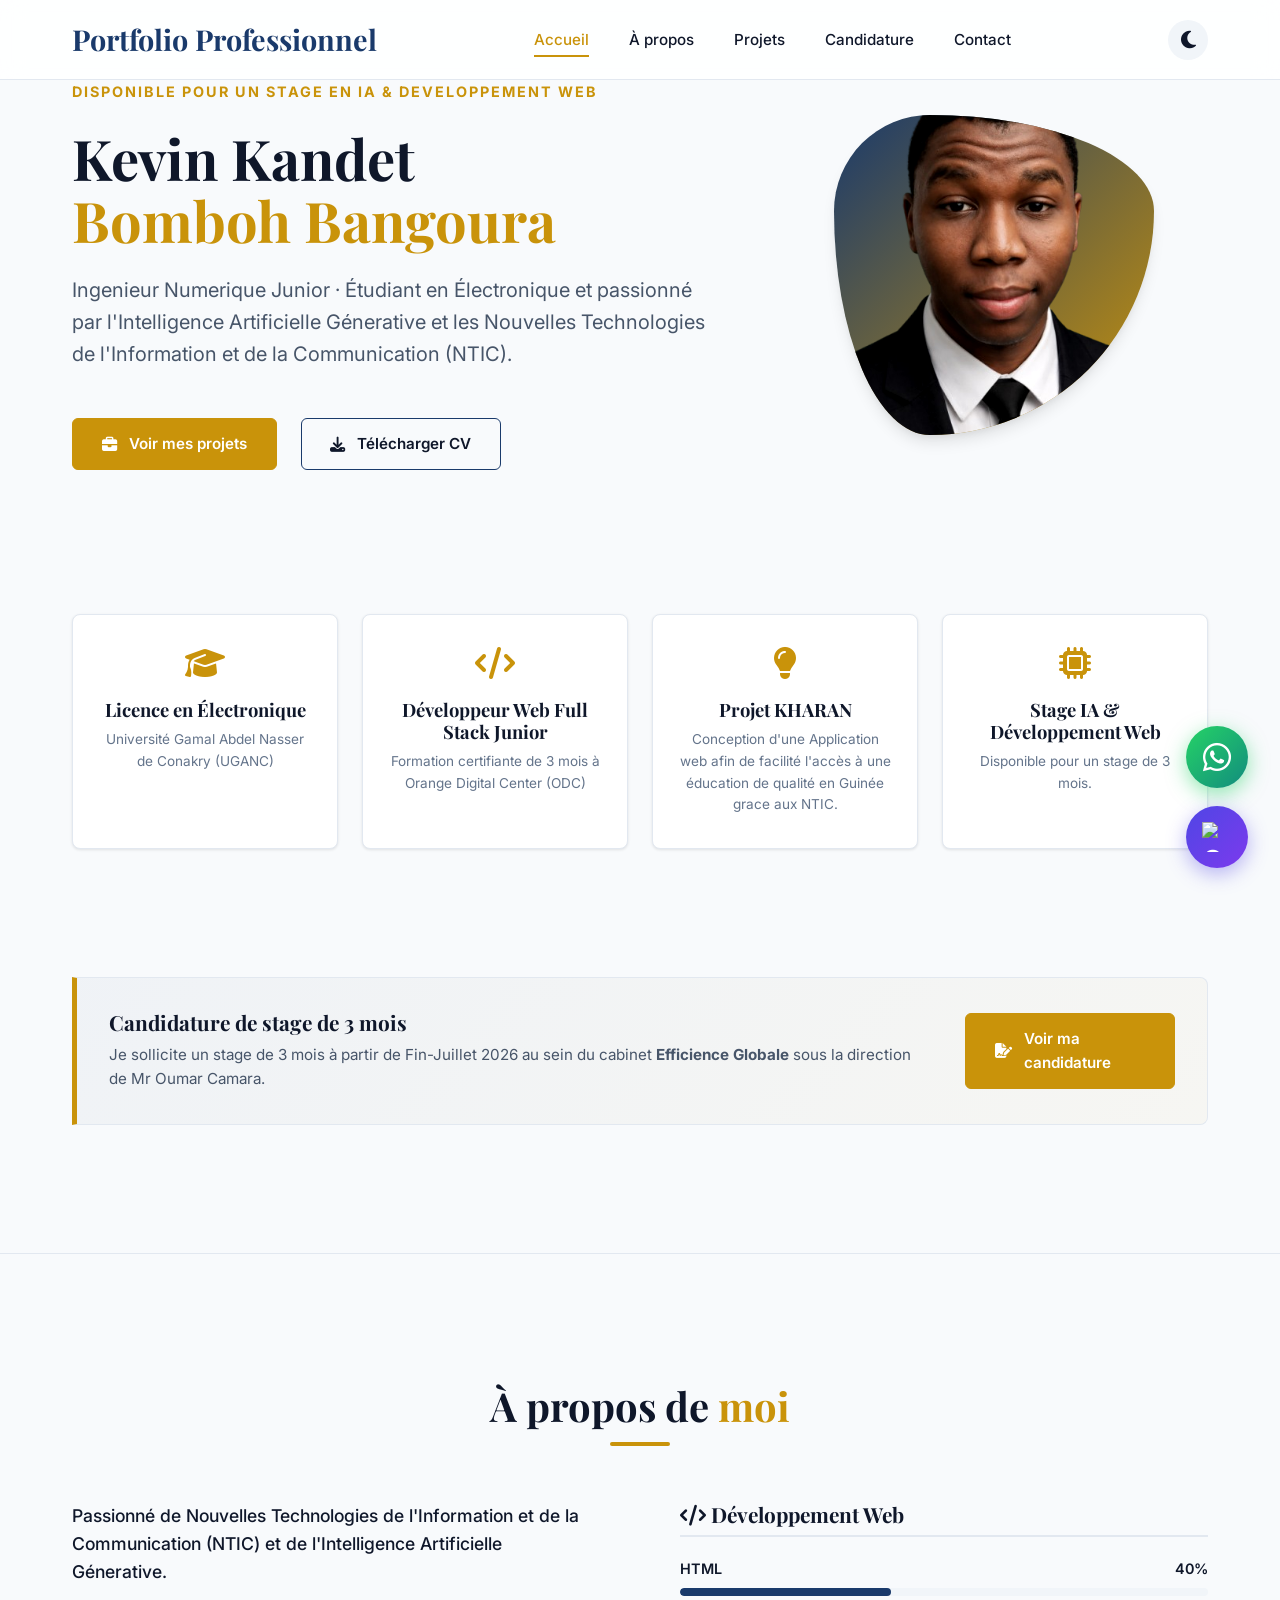
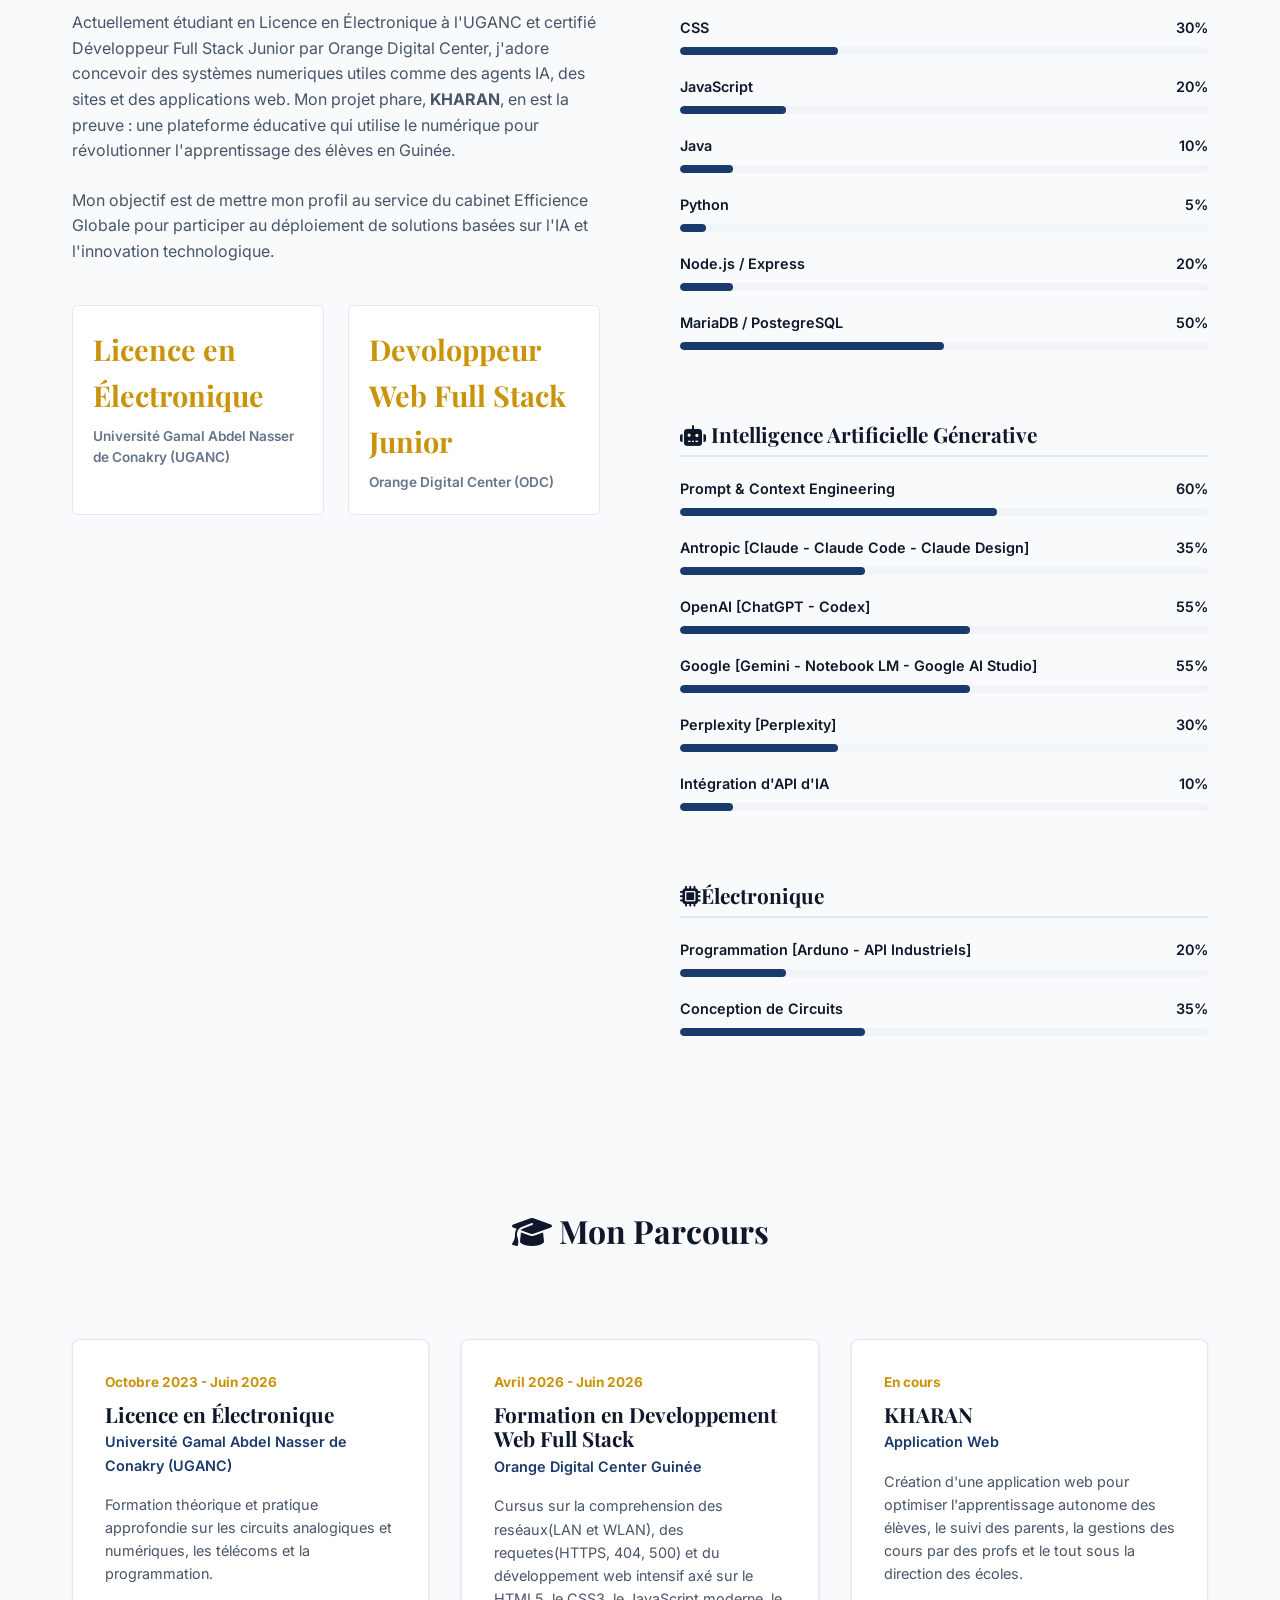
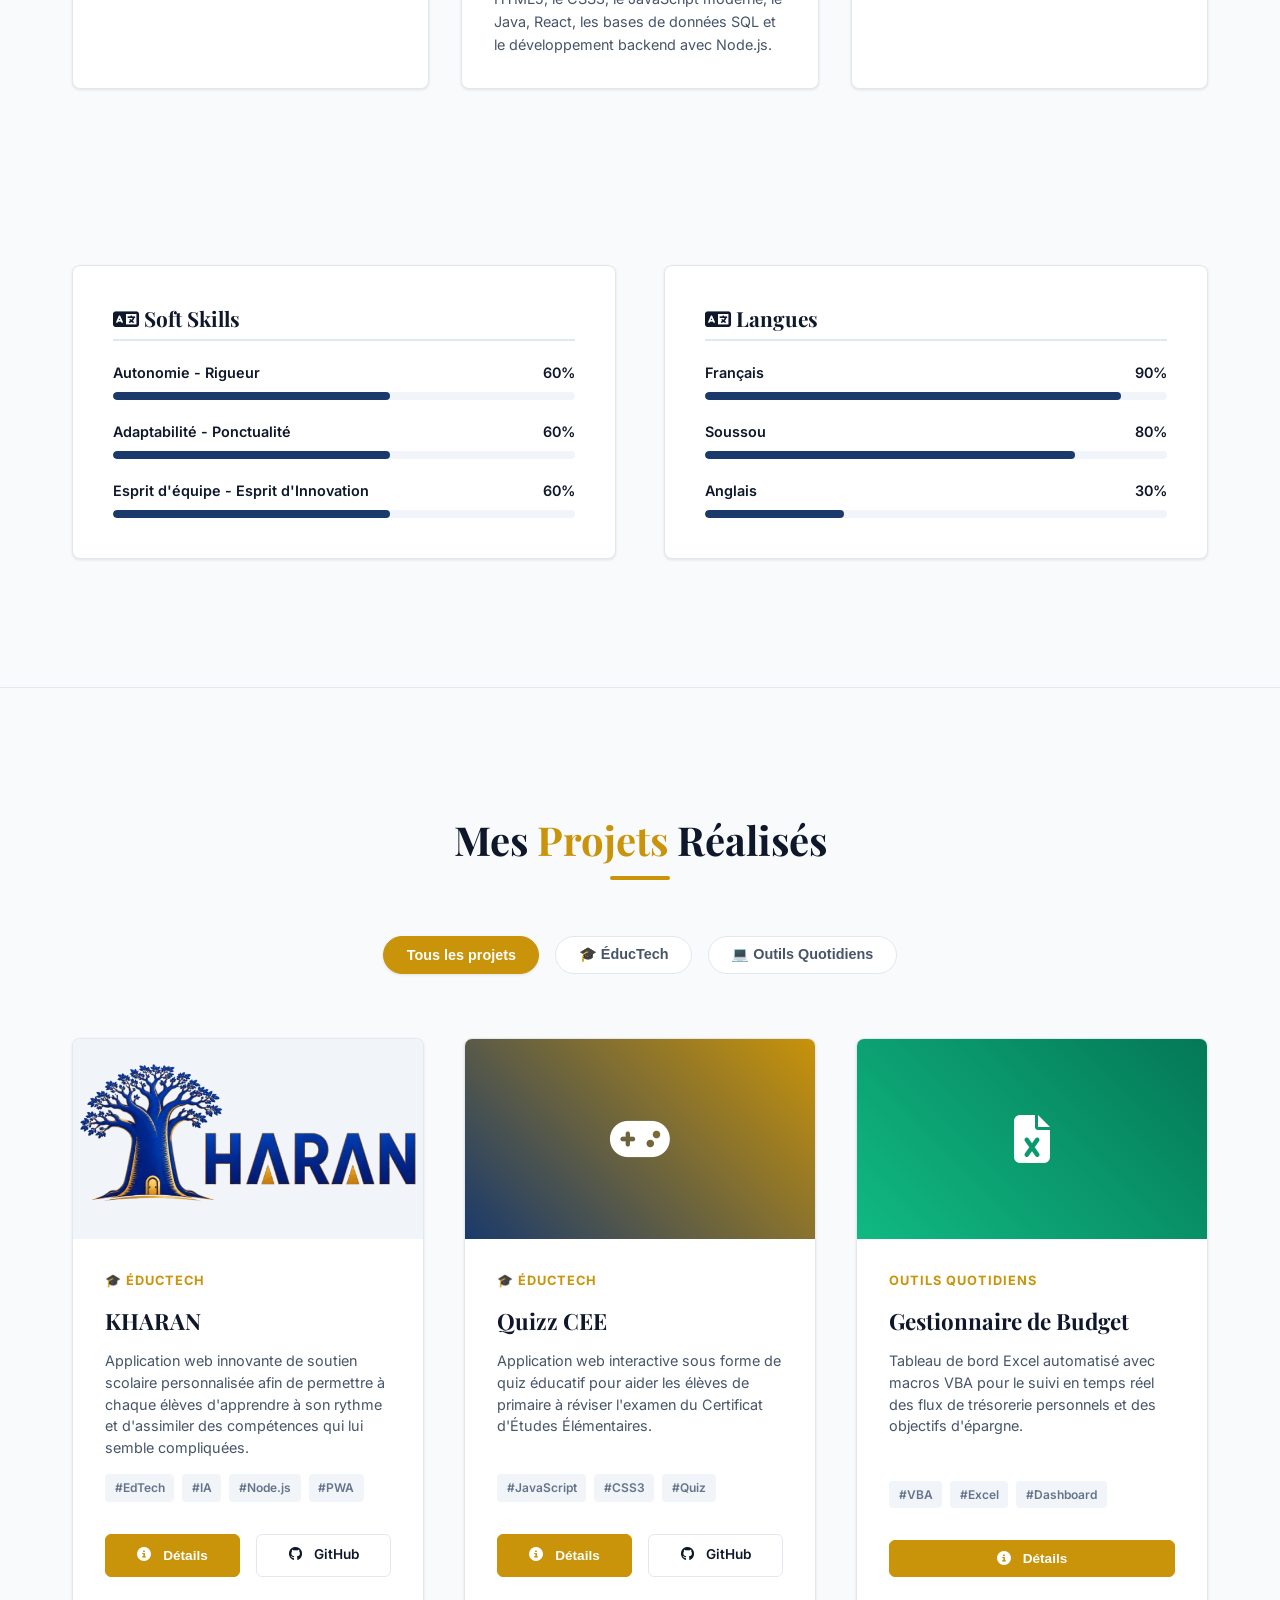
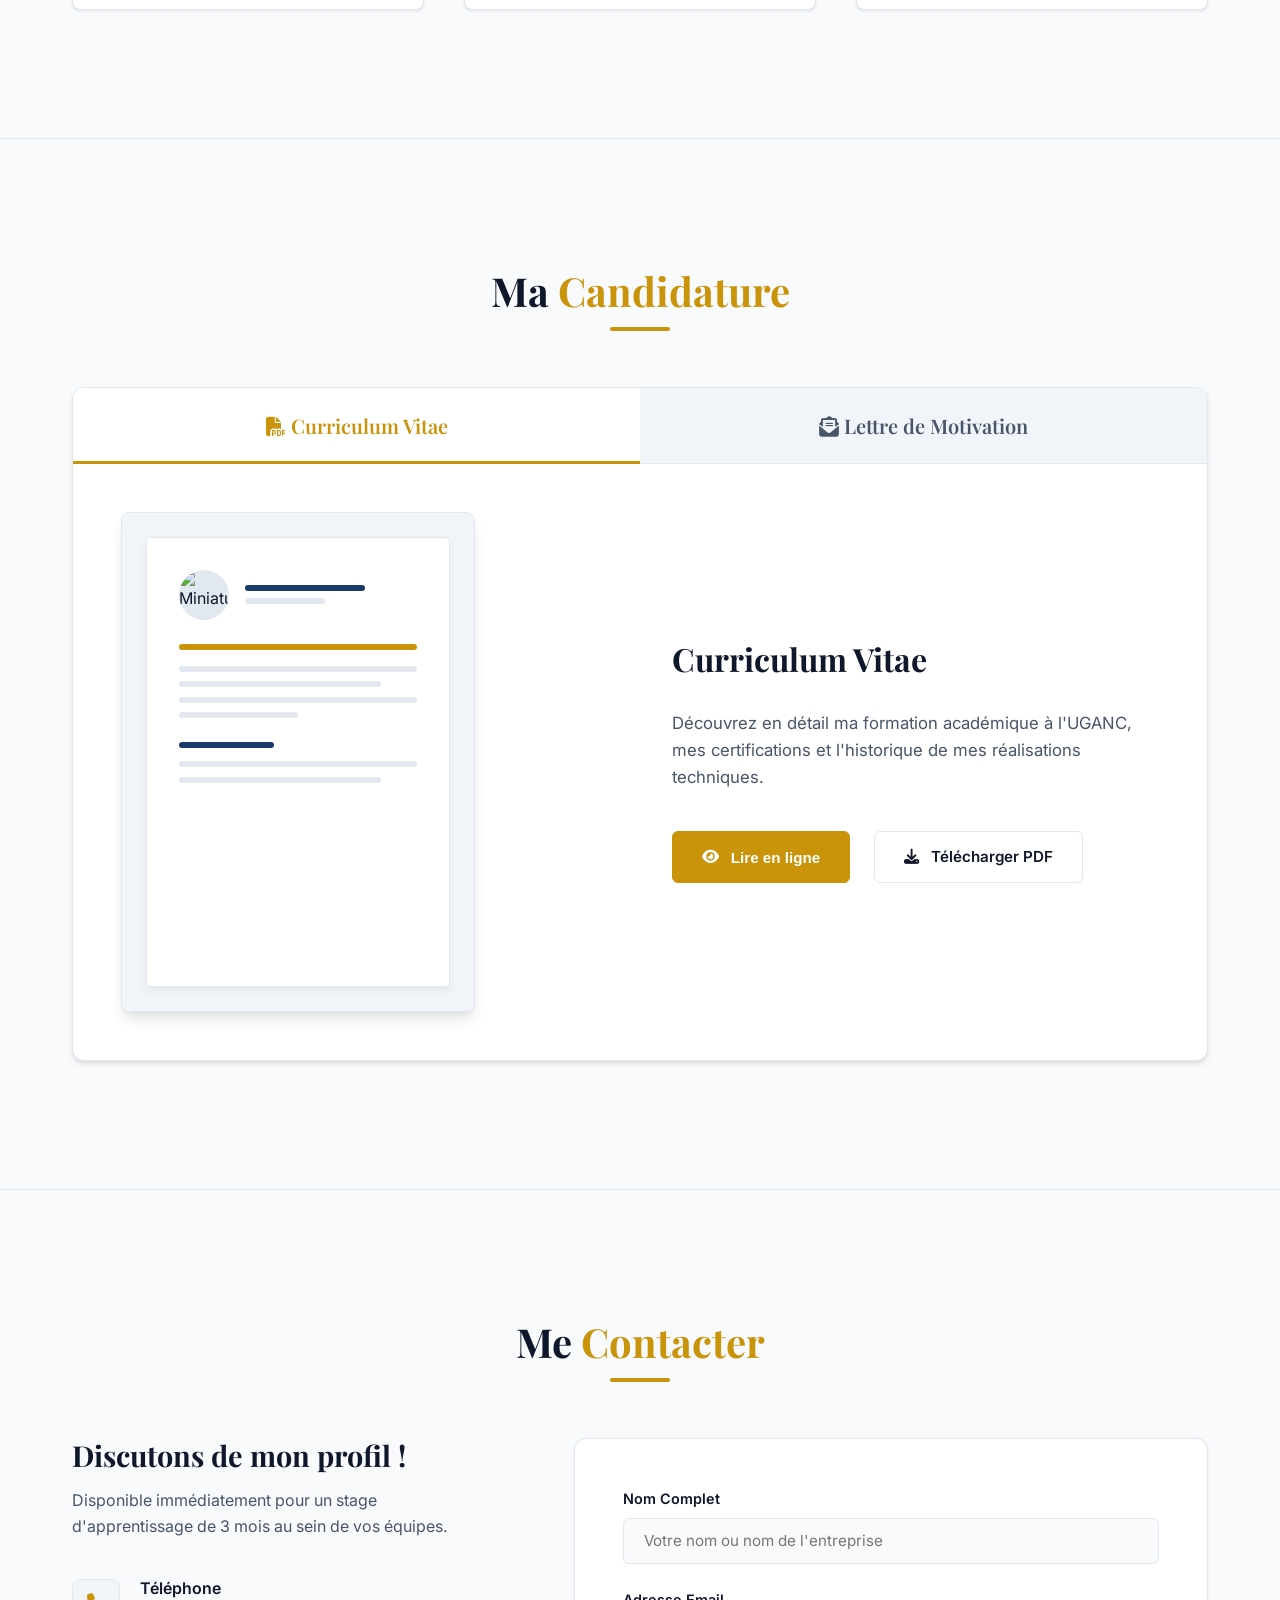
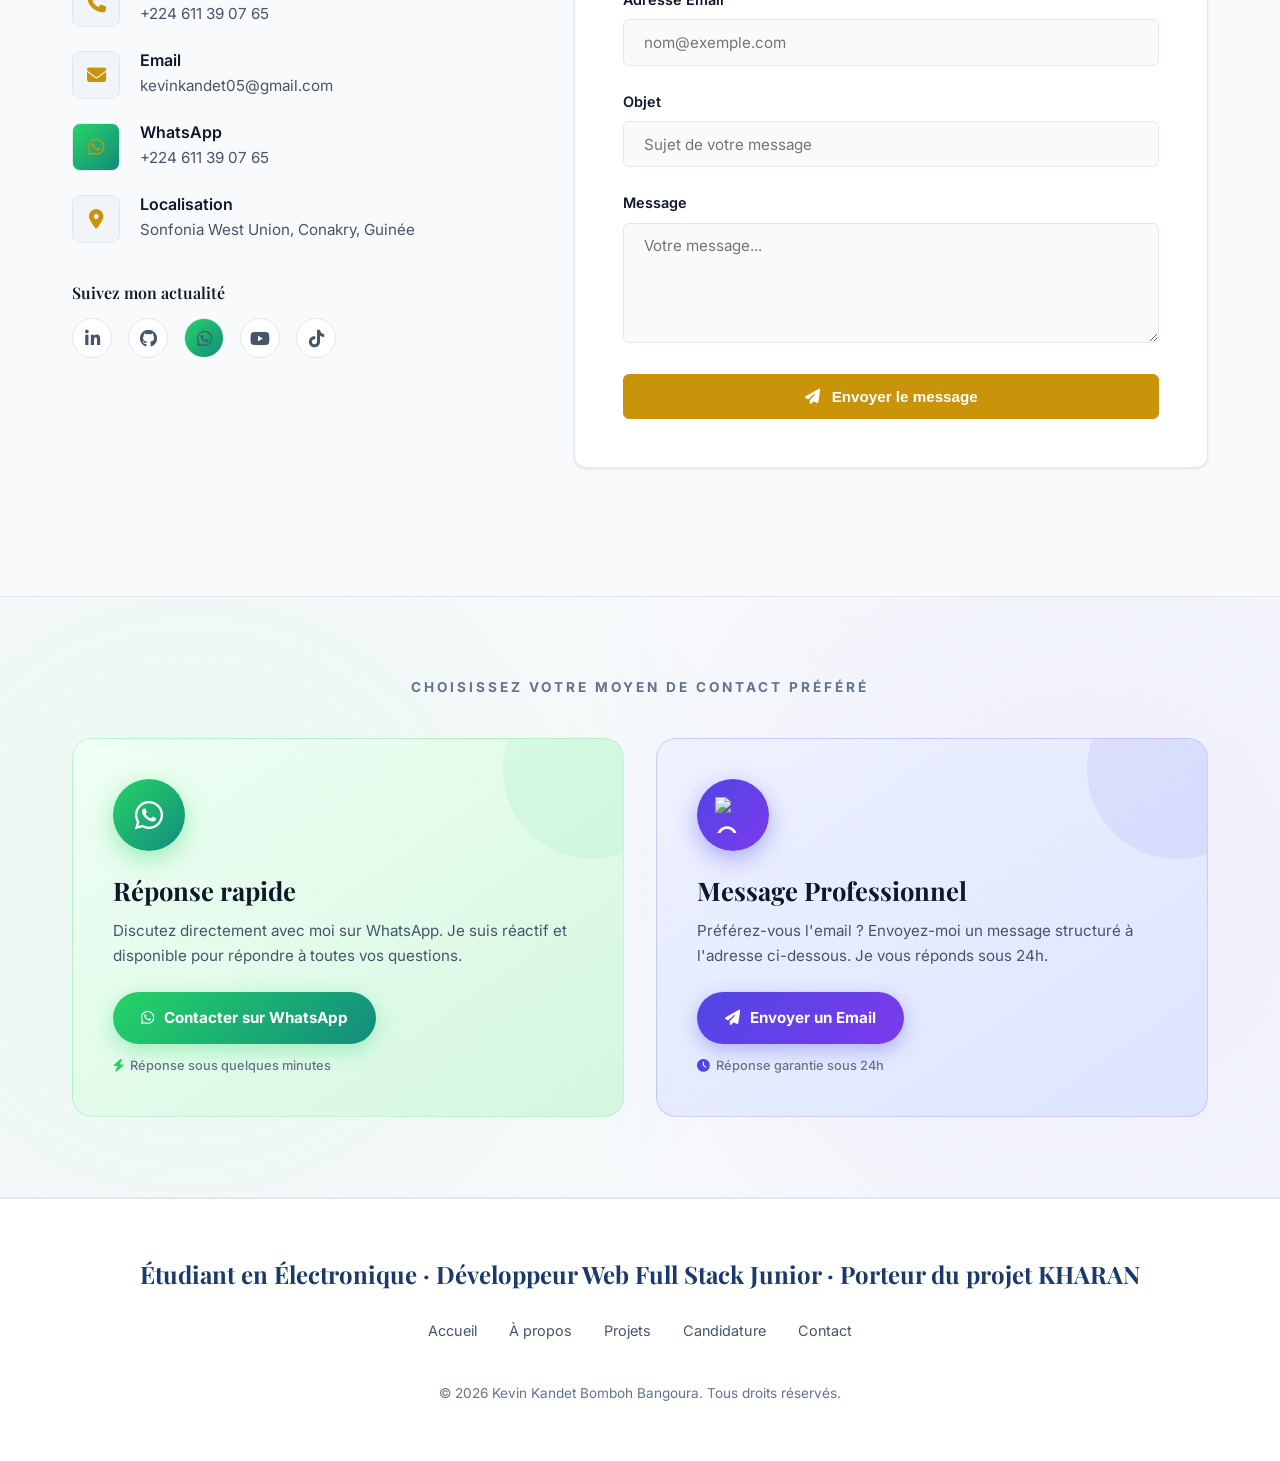
==== commit 3a5aa62a: "Mon portfolio" ====
--- a/assets/index.html
+++ b/assets/index.html
@@ -3,7 +3,7 @@
 <head>
     <meta charset="UTF-8">
     <meta name="viewport" content="width=device-width, initial-scale=1.0">
-    <meta name="description" content="Portfolio de Bangoura Kevin Kandet Bomboh - Étudiant en Électronique, Développeur Web Full Stack et Porteur du projet KHARAN. Candidature pour un stage chez Efficience Globale.">
+    <meta name="description" content="Portfolio de Bangoura Kevin Kandet Bomboh - Ingenieur Numerique Junior, Étudiant en Électronique. Disponible pour un stage de 3 mois.">
     
     <!-- Favicon -->
     <link rel="icon" type="image/png" href="images/image_profile.png">
@@ -11,13 +11,13 @@
     <!-- Open Graph / Facebook -->
     <meta property="og:type" content="website">
     <meta property="og:title" content="Bangoura Kevin Kandet Bomboh | Portfolio">
-    <meta property="og:description" content="Étudiant en Électronique, Développeur Web Full Stack et Porteur du projet KHARAN. Candidature pour un stage chez Efficience Globale.">
+    <meta property="og:description" content="Ingenieur Numerique Junior, Étudiant en Électronique. Disponible pour un stage de 3 mois.">
     <meta property="og:image" content="images/image_profile.png">
 
     <!-- Twitter -->
     <meta property="twitter:card" content="summary_large_image">
     <meta property="twitter:title" content="Bangoura Kevin Kandet Bomboh | Portfolio">
-    <meta property="twitter:description" content="Étudiant en Électronique, Développeur Web Full Stack et Porteur du projet KHARAN. Candidature pour un stage chez Efficience Globale.">
+    <meta property="twitter:description" content="Ingenieur Numerique Junior, Étudiant en Électronique. Disponible pour un stage de 3 mois.">
     <meta property="twitter:image" content="images/image_profile.png">
 
     <title>Bangoura Kevin Kandet Bomboh | Portfolio</title>
@@ -63,7 +63,7 @@
                     <span class="hero-tag">Disponible pour un stage en IA & Developpement Web</span>
                     <h1 class="hero-title">Kevin Kandet <br><span>Bomboh Bangoura</span></h1>
                     <p class="hero-subtitle">
-                        Étudiant en Électronique · Développeur Web Full Stack Junior · Porteur du projet KHARAN
+                        Ingenieur Numerique Junior · Étudiant en Électronique et passionné par l'Intelligence Artificielle Génerative et les Nouvelles Technologies de l'Information et de la Communication (NTIC).
                     </p>
                     <div class="hero-cta">
                         <a href="#projects" class="btn btn-primary"><i class="fa-solid fa-briefcase"></i> Voir mes projets</a>
@@ -81,7 +81,7 @@
                 <div class="quick-facts-grid reveal" style="grid-column: 1 / -1;">
                     <div class="fact-card">
                         <i class="fa-solid fa-graduation-cap fact-icon"></i>
-                        <h3 class="fact-title">Licence 3 Électronique</h3>
+                        <h3 class="fact-title">Licence en Électronique</h3> 
                         <p class="fact-desc">Université Gamal Abdel Nasser de Conakry (UGANC)</p>
                     </div>
                     <div class="fact-card">
@@ -92,20 +92,20 @@
                     <div class="fact-card">
                         <i class="fa-solid fa-lightbulb fact-icon"></i>
                         <h3 class="fact-title">Projet KHARAN</h3>
-                        <p class="fact-desc">Conception d'une Application web afin de facilité l'accès à une éducation de qualité en Afrique grace aux NTIC.</p>
+                        <p class="fact-desc">Conception d'une Application web afin de facilité l'accès à une éducation de qualité en Guinée grace aux NTIC.</p>
                     </div>
                     <div class="fact-card">
                         <i class="fa-solid fa-microchip fact-icon"></i>
                         <h3 class="fact-title">Stage IA & Développement Web</h3>
-                        <p class="fact-desc">Candidat pour un stage de 3 mois chez Efficience Globale</p>
-                    </div>
-                </div>
-
+                        <p class="fact-desc">Disponible pour un stage de 3 mois.</p>
+                    </div>
+                </div>
+ 
                 <!-- Appel à l'action / Stage -->
                 <div class="hero-notice reveal">
                     <div class="notice-content">
                         <h4>Candidature de stage de 3 mois</h4>
-                        <p>Je sollicite un stage de 3 mois à partir de Juillet 2026 au sein du cabinet Efficience Globale <strong>Efficience Globale</strong> sous la direction de Mr Oumar Camara.</p>
+                        <p>Je sollicite un stage de 3 mois à partir de Fin-Juillet 2026 au sein du cabinet <strong>Efficience Globale</strong> sous la direction de Mr Oumar Camara.</p>
                     </div>
                     <a href="#candidature" class="btn btn-primary"><i class="fa-solid fa-file-signature"></i> Voir ma candidature</a>
                 </div>
@@ -125,7 +125,7 @@
                         Passionné de Nouvelles Technologies de l'Information et de la Communication (NTIC) et de l'Intelligence Artificielle Génerative.
                     </p>
                     <p>
-                        Actuellement étudiant en Licence 3 Électronique à l'UGANC et certifié Développeur Full Stack Junior par Orange Digital Center, j'adore concevoir des systèmes numeriques utiles. Mon projet phare, <strong>KHARAN</strong>, en est la preuve : une plateforme éducative qui utilise le numérique pour révolutionner l'apprentissage des élèves.
+                        Actuellement étudiant en Licence en Électronique à l'UGANC et certifié Développeur Full Stack Junior par Orange Digital Center, j'adore concevoir des systèmes numeriques utiles comme des agents IA, des sites et des applications web. Mon projet phare, <strong>KHARAN</strong>, en est la preuve : une plateforme éducative qui utilise le numérique pour révolutionner l'apprentissage des élèves en Guinée.
                     </p>
                     <p>
                         Mon objectif est de mettre mon profil au service du cabinet Efficience Globale pour participer au déploiement de solutions basées sur l'IA et l'innovation technologique.
@@ -133,7 +133,7 @@
                     
                     <div class="about-highlights">
                         <div class="highlight-item">
-                            <span class="highlight-val">L3 Electronique</span>
+                            <span class="highlight-val">Licence en Électronique</span>
                             <span class="highlight-lbl">Université Gamal Abdel Nasser de Conakry (UGANC)</span>
                         </div>
                         <div class="highlight-item">
@@ -426,7 +426,7 @@
                         </div>
                         <div class="doc-info">
                             <h3>Curriculum Vitae</h3>
-                            <p>Découvrez en détail ma formation académique à l'UGANC, mes certifications en développement d'applications, et l'historique de mes réalisations techniques.</p>
+                            <p>Découvrez en détail ma formation académique à l'UGANC, mes certifications et l'historique de mes réalisations techniques.</p>
                             <div class="doc-buttons">
                                 <button class="btn btn-primary" onclick="openPdfModal('pdf/Mon_CV.pdf')"><i class="fa-solid fa-eye"></i> Lire en ligne</button>
                                 <a href="pdf/Mon_CV.pdf" download="CV_Bangoura_Kevin.pdf" class="btn btn-outline"><i class="fa-solid fa-download"></i> Télécharger PDF</a>
@@ -602,12 +602,12 @@
                         <img src="https://upload.wikimedia.org/wikipedia/commons/7/7e/Gmail_icon_%282020%29.svg" alt="Gmail" class="gmail-brand-icon">
                     </div>
                     <div class="cta-card-body">
-                        <h3>Message détaillé</h3>
+                        <h3>Message Professionnel</h3>
                         <p>Préférez-vous l'email ? Envoyez-moi un message structuré à l'adresse ci-dessous. Je vous réponds sous 24h.</p>
                         <a 
                             href="https://mail.google.com/mail/?view=cm&fs=1&to=kevinkandet05@gmail.com&su=Contact%20depuis%20votre%20portfolio&body=Bonjour%20Kevin%2C%0A%0AJ%27ai%20visit%C3%A9%20votre%20portfolio%20et%20je%20souhaite%20vous%20contacter%20pour%20%3A%0A%0A..."
                             target="_blank"
-                            rel="noopener noreferrer"s
+                            rel="noopener noreferrer"
                             class="cta-card-btn cta-btn-email"
                             id="email-cta-main-btn"
                         >
